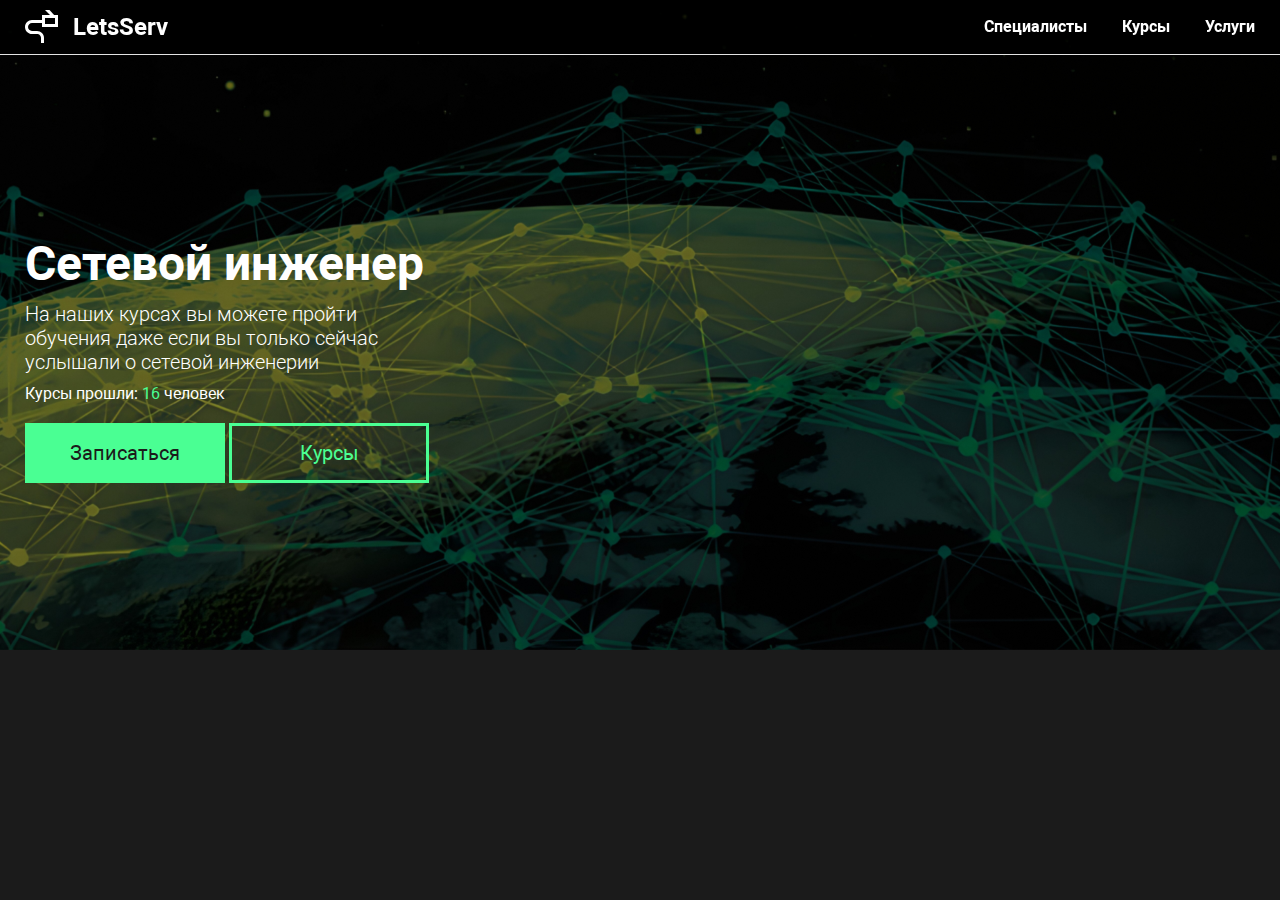
==== index.html @ ec158bb1 "first commit9" ====
<!DOCTYPE html>
<html lang="en">
    <head>
        <meta charset="UTF-8">
        <meta http-equiv="X-UA-Compatible" content="IE=edge">
        <meta name="viewport" content="width=device-width, initial-scale=1.0">

        <link rel="apple-touch-icon" sizes="180x180" href="assets/source/favicon/apple-touch-icon.png">
        <link rel="icon" type="image/png" sizes="32x32" href="assets/source/favicon/favicon-32x32.png">
        <link rel="icon" type="image/png" sizes="16x16" href="assets/source/favicon/favicon-16x16.png">
        <link rel="manifest" href="assets/source/favicon/site.webmanifest">

        <link rel="stylesheet" href="assets/fonts/roboto.css">
        <link rel="stylesheet" href="assets/css/main.css">
        <link rel="stylesheet" href="assets/css/animatic.css">
        <link rel="stylesheet" href="assets/css/forms.css">
        <link rel="stylesheet" href="assets/css/adaptive.css">
        <title>LetsServ</title>
    </head>
    <body id="body">
        <div>
            <header class="header_box" id="header">
                <div class="header_child">
                    <div class="container_logo">
                        <svg onclick="document.querySelector('.main_container').scrollIntoView()" width="33" height="33" viewBox="0 0 33 33" fill="none" xmlns="http://www.w3.org/2000/svg">
                            <g clip-path="url(#clip0_144_5)">
                            <path d="M7 10C5.14348 10 3.36301 10.7375 2.05025 12.0503C0.737498 13.363 1.62302e-07 15.1435 0 17C-1.62302e-07 18.8565 0.737497 20.637 2.05025 21.9497C3.36301 23.2625 5.14348 24 7 24L7 20.989C5.94206 20.989 4.92746 20.5687 4.17938 19.8206C3.43131 19.0725 3.01104 18.0579 3.01104 17C3.01104 15.9421 3.43131 14.9275 4.17938 14.1794C4.92746 13.4313 5.94206 13.011 7 13.011L7 10Z" fill="white"/>
                            <path d="M19 28C19 27.0807 18.8189 26.1705 18.4672 25.3212C18.1154 24.4719 17.5998 23.7003 16.9497 23.0503C16.2997 22.4002 15.5281 21.8846 14.6788 21.5328C13.8295 21.1811 12.9193 21 12 21L12 24.011C12.5238 24.011 13.0425 24.1142 13.5265 24.3147C14.0105 24.5151 14.4502 24.809 14.8206 25.1794C15.191 25.5498 15.4849 25.9895 15.6853 26.4735C15.8858 26.9575 15.989 27.4762 15.989 28H19Z" fill="white"/>
                            <rect x="17" y="5" width="16" height="3" fill="white"/>
                            <rect x="17" y="14" width="16" height="3" fill="white"/>
                            <rect width="3" height="12" transform="matrix(1 0 0 -1 17 17)" fill="white"/>
                            <rect width="3" height="12" transform="matrix(1 0 0 -1 30 17)" fill="white"/>
                            <path d="M27.4854 7.60663L29.6067 5.48531L24.5001 5.79077e-08L20.0001 -1.58493e-08L27.4854 7.60663Z" fill="white"/>
                            <rect x="7" y="10" width="10" height="3" fill="white"/>
                            <rect x="7" y="21" width="5" height="3" fill="white"/>
                            <rect x="16" y="33" width="5" height="3" transform="rotate(-90 16 33)" fill="white"/>
                            </g>
                            <defs>
                            <clipPath id="clip0_144_5">
                            <rect width="33" height="33" fill="white"/>
                            </clipPath>
                            </defs>
                        </svg>                        
                        <p class="nav__header_logo" onclick="document.querySelector('.main_container').scrollIntoView()">LetsServ</p>
                    </div>
                    <div class="container_nav">
                        <ul>
                            <li>
                                <a onclick="document.querySelector('.twoo__text_company').scrollIntoView()">Специалисты</a>
                            </li>
                            <li>
                                <a onclick="document.querySelector('.container_courses').scrollIntoView()">Курсы</a>
                            </li>
                            <li>
                                <a href="page.services.html">Услуги</a>
                            </li>
                        </ul>
                    </div>
                </div>
            </header>
            <div class="container_popap" id="popap">
                <span>Программа курса</span>
                <p class="esc_popap" id="escPopap">X</p>
                <div class="scrol_popap">
                    <div id="myData"></div>
                    <script >
                        fetch('programma.json')
                            .then(function (response) {
                                return response.json();
                            })
                            .then(function (data) {
                                appendData(data);
                            })
                            .catch(function (err) {
                                console.log('error: ' + err);
                            });
                        function appendData(data) {
                            let mainContainer = document.getElementById("myData");
                            for (let i = 0; i < data.length; i++) {
                                let div = document.createElement("pre");
                                div.innerHTML = '\n \n \n' + data[i].NumTopic + '\n \n' + data[i].TextTopic;
                                mainContainer.appendChild(div);
                            }
                        }
                    </script>
                </div>
            </div>
            <main class="main_container" id="mainContent">
                <div class="container__brother_header">
                    <div class="container__control_BH">
                        <div class="container__BH_text">
                            <h1>Сетевой инженер</h1>
                            <p class="about_courses">На наших курсах вы можете пройти обучения даже если вы только сейчас услышали о сетевой инженерии</p>
                            <p class="num_porson">
                                Курсы прошли: <span>16</span>
                                человек
                            </p>
                        </div>
                        <div class="container__BH_btn">
                            <button class="btn_BH one-b" id="oneBtn" onclick="document.querySelector('.container_footer').scrollIntoView()">Записаться</button>
                            <button class="btn_BH twoo-b" id="twooBtn" onclick="document.querySelector('.container_courses').scrollIntoView()">Курсы</button>
                        </div>
                    </div>
                </div>
                <div class="container__none line__info_courses">
                    <p class="container">
                        Ближайший курс (по предварительной регистрации)<span class="data_courses"></span>
                    </p>
                </div>
                <div class="container__none container container_engineer">
                    <div class="container__text_engineer">
                        <h1>
                            Компаниям нужны <span>сетевые инженеры</span>
                        </h1>
                        <p class="one__text_engineer">Без них невозможна цифровизация и автоматизация любой компании.</p>
                        <p class="twoo__text_engineer">Современный сетевой инженер помогает компаниям создавать корпоративные сети. 
                            Он занимается проектированием, настройкой, поддержкой сетевого оборудования 
                            и устраняет неисправности в сети.
                        </p>
                    </div>
                    <img class="img_engineer" src="assets/source/imeges/engineer.png" alt="">
                </div>
                <div class="container__none container container_salary">
                    <h1>
                        Зарплата <span>сетевого инженера</span>
                    </h1>
                    <p>
                        по данным <a target="_blank" href="https://vladimir.hh.ru/search/vacancy?text=Сетевой+инженер&salary=&clusters=true&area=113&ored_clusters=true&enable_snippets=true">hh.ru</a>
                    </p>
                    <div class="info_salary">
                        <div>
                            <p>
                                <span>70 000 – 120 000 ₽</span>
                                <br>Junior-специалист
                            с опытом до 1 года
                        
                            </p>
                        </div>
                        <div>
                            <p>
                                <span>120 000 – 170 000 ₽</span>
                                <br>Middle-специалист
                            с опытом 1–3 года
                        
                            </p>
                        </div>
                        <div>
                            <p>
                                <span>от 170 000 ₽</span>
                                <br>Senior-специалист
                            с опытом более 3 лет
                        
                            </p>
                        </div>
                    </div>
                </div>
                <div class="container__none container about_company">
                    <div class="container__text_company">
                        <h1>
                            Компания <span>Lets Serv</span>
                        </h1>
                        <p class="one__text_company">это сплоченная команда молодых и талантливых профессионалов в области IT технологий.</p>
                        <p class="twoo__text_company">Мы являемся сертифицированными специалистами и точно знаем, 
                            как оказывать услуги и применить наш опыт в вашей организации.
                        </p>
                    </div>
                    <img class="img_company" src="assets/source/imeges/cohesion.png" alt="">
                </div>
                <div class="container__none container_person">
                    <div class="container_cards">
                        <div class="card barracks">
                            <img class="photo_barracks" src="assets/source/imeges/person/Barracks.png" alt="">
                            <p class="name_barracks">Бараков Владислав Юрьевич</p>
                            <div class="info_barracks">
                                <p>
                                    Должность: Руководитель <br>
                                    <br>
                                    - Куратор по Сетевому и системному администрированию <br>
                                    <br>
                                    - Инженер по сетевой безопасности <br>
                                    <br>
                                    - Главный эксперт WorldSkills Russia #39 по Владимирской области <br>
                                    <br>- Высшее техническое образование
                                
                                </p>
                            </div>
                        </div>
                        <div class="card none_border korneev">
                            <img class="photo_korneev" src="assets/source/imeges/person/Korneev.png" alt="">
                            <p class="name_korneev">Корнеев Матвей Олегович</p>
                            <div class="info_korneev">
                                <p>
                                    Должность: Сетевой инженер<br>
                                    <br>
                                    - Специалист по Гипервизорам<br>
                                    <br>
                                    - Специалист по сетевому оборудованию MikroTik/Cisco<br>
                                    <br>- Диагност по ЛВС и ОС
                                
                                </p>
                            </div>
                        </div>
                        <div class="card mazhanov">
                            <img class="photo_mazhanov" src="assets/source/imeges/person/Mazhanov.png" alt="">
                            <p class="name_mazhanov">Мажанов Антон Олегович</p>
                            <div class="info_mazhanov">
                                <p>
                                    Должность: Инженер по ПО<br>
                                    <br>
                                    - Специалист по ОС (Windows Server/Linux)<br>
                                    <br>
                                    - Специалист по сетевому оборудованию MikroTik/Cisco<br>
                                    <br>- Опыт построения ЛВС
                                
                                </p>
                            </div>
                        </div>
                    </div>
                </div>
                <div class="container__none container containe_advantages">
                    <h1>
                        Преимущества нашей <span>команды</span>
                    </h1>
                    <div class="wrapper_advantages">
                        <div class="text_advantages">
                            <span>
                                <svg width="18" height="18" viewBox="0 0 18 18" fill="none" xmlns="http://www.w3.org/2000/svg">
                                    <circle cx="9" cy="9" r="9" fill="#4AFF93"/>
                                </svg>
                            </span>
                            <p>Молодые специалисты с высокими практическими навыками в области сетевого оборудования</p>
                        </div>
                        <div class="text_advantages">
                            <span>
                                <svg width="18" height="18" viewBox="0 0 18 18" fill="none" xmlns="http://www.w3.org/2000/svg">
                                    <circle cx="9" cy="9" r="9" fill="#4AFF93"/>
                                </svg>
                            </span>
                            <p>Бесплатная консультация при условии сотрудничества и обслуживания</p>
                        </div>
                        <div class="text_advantages">
                            <span>
                                <svg width="18" height="18" viewBox="0 0 18 18" fill="none" xmlns="http://www.w3.org/2000/svg">
                                    <circle cx="9" cy="9" r="9" fill="#4AFF93"/>
                                </svg>
                            </span>
                            <p>Большой опыт работы с оборудованием Mikrotik/Cisco/Huawei/TPLink/Dlink/</p>
                        </div>
                        <div class="text_advantages">
                            <span>
                                <svg width="18" height="18" viewBox="0 0 18 18" fill="none" xmlns="http://www.w3.org/2000/svg">
                                    <circle cx="9" cy="9" r="9" fill="#4AFF93"/>
                                </svg>
                            </span>
                            <p>Сертифицированные международные специалисты и призеры чемпионатов по данной области</p>
                        </div>
                        <div class="text_advantages">
                            <span>
                                <svg width="18" height="18" viewBox="0 0 18 18" fill="none" xmlns="http://www.w3.org/2000/svg">
                                    <circle cx="9" cy="9" r="9" fill="#4AFF93"/>
                                </svg>
                            </span>
                            <p>Современный и тонкий подход к облачным технологиям</p>
                        </div>
                    </div>
                </div>
                <div class="container__none main__container_courses">
                    <div class="container_courses">
                        <div class="container container__control_courses">
                            <div class="info_courses">
                                <div>
                                    <h1>Наши <span>курсы</span></h1>
                                    <p>Авторские курсы разработанные под практические цели.</p>
                                    <h4>После каждой пройденой лекции она закрепляется практической работой.</h4>
                                </div>
                                <div class="statistics_courses">
                                    <div class="statistics_box">
                                        <h1>40%</h1>
                                        <p>теории</p>
                                    </div>
                                    <div class="statistics_box">
                                        <h1>60%</h1>
                                        <p>практики</p>
                                    </div>
                                </div>
                            </div>
                            <div class="courses top__courses" id="oneCourses">
                                <div class="_courses">
                                    <p>Авторский углубленный курс по <span>администрированию MikroTik </span>(аналог MTCNA) - 36 ак.часов</p><p style="margin-top: 8px;" class="control__swap_courses" id="oneBtnCourses">></p>
                                </div>
                                <div class="secret__container_courses" id="oneSecretContainerCourses">
                                    <div class="secret_courses">
                                        <span>Требования к курсу</span>
                                        <p>- Опыт работы с сетевым оборудование MikroTik от 6 месяцев </p>
                                        <p>- Наличие знаний не ниже уровня MTCNA</p>
                                    </p></div>
                                    <div class="secret_courses">
                                        <span>Формат проведения</span>
                                        <p>- Очный, на физическом оборудовании MikroTik линейки RouterBoard</p>
                                        <p>- Знание и понимание работы сети LAN и WAN</p>
                                        <p>- Отличное знание модели OSI или TCP/IP</p>
                                        <p>- Навык работы с адресацией IPv4</p>
                                        <p>- Место проведения: г.Владимир Октябрьский пр-кт д.11</p>
                                    </p></div>
                                    <div class="secret_courses">
                                        <span>Программа курса</span>
                                        <p><a style="text-decoration: revert; color: #7f1f9f;" href="##" id="popapBtn">Подробнее о программе</a></p>
                                    </div>
                                    <div class="secret_courses">
                                        <span>О прохождении</span>
                                        <p>- Курс проводится сертифицированным специалистом по MikroTik</p>
                                        <p>- По окончанию курса проводится тестирование по пройденному курсу</p>
                                        <p>- При успешном прохождении тестирования выдаётся Сертификат</p>
                                        <p>- По окончанию курса вы получаете полную копию курса в подарок!</p>
                                    </div>
                                </div>
                            </div>
                            <div class="courses bottom_courses" id="twooCourses">
                                <div class="_courses">
                                    <p>Авторский инженерный курс по <span>маршрутизации на MikroTik </span>(аналог MTCRE) - 48 ак.часов</p><p style="margin-top: 8px;" class="control__swap_courses" id="twooBtnCourses">></p>
                                </div>
                                <div class="secret__container_courses" id="twooSecretContainerCourses">
                                    <div class="secret_courses">
                                        <span>Требования к курсу</span>
                                        <p>- Опыт работы с сетевым оборудование MikroTik от 6 месяцев</p>
                                        <p>- Наличие знаний не ниже уровня MTCNA</p>
                                    </div>
                                    <div class="secret_courses"><span>Формат проведения</span>
                                        <p>- Появится в январе 2023!</p>
                                    </div>
                                    <div class="secret_courses">
                                        <span>Программа курса</span>
                                        <p>- Появится в январе 2023!</p>
                                    </div>
                                    <div class="secret_courses">
                                        <span>О прохождении</span>
                                        <p>- Появится в январе 2023!</p>
                                    </div>
                                </div>
                            </div>
                        </div>
                    </div>
                </div>
                <div class="container__none container container_services">
                    <h1>Услуги от <span>LetsServ</span></h1>
                    <div class="wrapper_services">
                        <div class="text_services">
                            <span>
                                <svg width="18" height="18" viewBox="0 0 18 18" fill="none" xmlns="http://www.w3.org/2000/svg">
                                    <circle cx="9" cy="9" r="9" fill="#4AFF93"/>
                                </svg>
                            </span>
                            <p>Выбор сетевого и вычислительного оборудования под нужды вашей организации за оптимальные денежные средства и его закупка</p>
                        </div>
                        <div class="text_services">
                            <span>
                                <svg width="18" height="18" viewBox="0 0 18 18" fill="none" xmlns="http://www.w3.org/2000/svg">
                                    <circle cx="9" cy="9" r="9" fill="#4AFF93"/>
                                </svg>
                            </span>
                            <p>Выбор сетевого и вычислительного оборудования под нужды вашей организации за оптимальные денежные средства и его закупка</p>
                        </div>
                        <div class="text_services">
                            <span>
                                <svg width="18" height="18" viewBox="0 0 18 18" fill="none" xmlns="http://www.w3.org/2000/svg">
                                    <circle cx="9" cy="9" r="9" fill="#4AFF93"/>
                                </svg>
                            </span>
                            <p>Выбор сетевого и вычислительного оборудования под нужды вашей организации за оптимальные денежные средства и его закупка</p>
                        </div>
                        <div class="text_services">
                            <span>
                                <svg width="18" height="18" viewBox="0 0 18 18" fill="none" xmlns="http://www.w3.org/2000/svg">
                                    <circle cx="9" cy="9" r="9" fill="#4AFF93"/>
                                </svg>
                            </span>
                            <p>Выбор сетевого и вычислительного оборудования под нужды вашей организации за оптимальные денежные средства и его закупка</p>
                        </div>
                        <div class="text_services">
                            <span>
                                <svg width="18" height="18" viewBox="0 0 18 18" fill="none" xmlns="http://www.w3.org/2000/svg">
                                    <circle cx="9" cy="9" r="9" fill="#4AFF93"/>
                                </svg>
                            </span>
                            <p>Выбор сетевого и вычислительного оборудования под нужды вашей организации за оптимальные денежные средства и его закупка</p>
                        </div>
                        <div class="text_services">
                            <span>
                                <svg width="18" height="18" viewBox="0 0 18 18" fill="none" xmlns="http://www.w3.org/2000/svg">
                                    <circle cx="9" cy="9" r="9" fill="#4AFF93"/>
                                </svg>
                            </span>
                            <p>Выбор сетевого и вычислительного оборудования под нужды вашей организации за оптимальные денежные средства и его закупка</p>
                        </div>
                    </div>
                </div>
                <div class="container__none container container_guarantees">
                    <h1>Наши <span>гарантии</span> <img src="assets/source/iso/3700477-certificate-certified-contract-diploma-guarantee-patent-qualification_108739 2.png" alt=""></h1>
                    <p>- Экономия материальных ресурсов, связанных с обслуживанием маршрутизаторов, компьютеров, серверов, оргтехники Вашего предприятия.</p>
                    <p>- Личный системный администратор закреплённый конкретно за вами.</p>
                    <p>- Консультация и решение проблем по месту и удалённо.</p>
                </div>
            </main>
            <footer class="container__none container container_footer" id="footer">
                <h1>Наши <span>контакты</span></h1>
                <div class="s-footer">
                    <div>
                        <p><span>Email:</span>LetsServ@mail.ru</p>
                        <p><span>Tel:</span>+7 (915) 779-28-61</p>
                        <div class="s-svg_footer">
                            <a href="https://vk.com/borokhacker">
                                <svg width="34" height="20" viewBox="0 0 34 20" fill="none" xmlns="http://www.w3.org/2000/svg">
                                    <path d="M32.4832 19.0753C31.3219 19.7927 26.5979 20.0062 25.4546 19.1868C24.8273 18.7377 24.2538 18.1752 23.7088 17.6404C23.3283 17.2661 22.8954 17.0844 22.5682 16.6783C22.3017 16.3456 22.1183 15.9536 21.8366 15.6264C21.3619 15.0758 20.6304 14.6076 20.0513 15.2802C19.1805 16.2913 20.1887 18.279 19.027 19.035C18.6374 19.2887 18.2445 19.3622 17.7578 19.3259L16.6797 19.3744C16.046 19.3866 15.0429 19.3921 14.3228 19.2638C13.5186 19.1211 12.8555 18.6878 12.1294 18.3696C10.7499 17.7664 9.43517 16.9443 8.43522 15.8054C5.71385 12.7042 2.05825 8.4386 0.638284 4.53923C0.34556 3.73797 -0.42508 2.15221 0.30604 1.4647C1.30047 0.75226 6.18304 0.550584 6.94403 1.65323C7.25375 2.10054 7.4486 2.75723 7.66733 3.26437C7.93938 3.89704 8.08735 4.49391 8.51288 5.05407C8.8897 5.55124 9.16818 6.05067 9.45998 6.59587C9.78763 7.20724 10.0964 7.79369 10.4949 8.35702C10.7651 8.73998 11.4796 9.50091 11.9309 9.55801C13.0329 9.69714 12.9639 7.05587 12.8821 6.41051C12.804 5.78917 12.7833 5.13021 12.804 4.4998C12.8219 3.9623 12.8711 3.205 12.5481 2.76584C12.0219 2.04978 10.8501 2.58592 10.7582 1.62377C10.9521 1.35049 10.9107 1.10803 12.2039 0.688359C13.2217 0.357973 13.8793 0.368396 14.5507 0.421421C15.9201 0.529737 17.3718 0.164002 18.693 0.601797C19.9548 1.02101 19.76 2.78986 19.7177 3.85036C19.6612 5.29835 19.7214 6.71098 19.7177 8.17982C19.7159 8.8492 19.6892 9.49955 20.5155 9.44562C21.2912 9.3944 21.3698 8.75131 21.7397 8.22015C22.2548 7.48007 22.7268 6.73002 23.2511 5.9922C23.9574 4.99561 24.1702 3.87574 24.8351 2.85467C25.0731 2.48894 25.2776 1.69084 25.6439 1.40215C25.9215 1.18416 26.4481 1.27752 26.7835 1.27752H27.5813C28.1925 1.28477 28.8156 1.29339 29.4429 1.31514C30.3468 1.34596 31.3591 1.15244 32.2557 1.27707C36.1231 1.81548 27.3947 9.9745 27.8487 11.4302C28.1631 12.4354 30.1538 13.5616 30.8725 14.3855C31.8306 15.4814 34.7675 17.6654 32.4832 19.0753Z" fill="white"/>
                                </svg>
                            </a>
                            <a href="https://wa.me/79157792861?text=">
                                <svg style="margin-top: -2px;" width="28" height="28" viewBox="0 0 28 28" fill="none" xmlns="http://www.w3.org/2000/svg">
                                    <path d="M27.0323 13.0762C26.9995 16.6672 26.1081 19.4766 24.2542 21.9178C22.2635 24.5402 19.6713 26.2055 16.4995 26.8795C14.0495 27.3949 11.6651 27.1684 9.32447 26.2904C8.80494 26.0922 8.29634 25.86 7.80962 25.5824C7.66197 25.4975 7.53619 25.4861 7.37212 25.5428C5.15728 26.2848 2.93697 27.0211 0.716655 27.7518C0.618218 27.7857 0.486968 27.882 0.410405 27.8084C0.322905 27.7178 0.43228 27.5818 0.465093 27.4742C0.908062 26.1092 1.35103 24.7385 1.79947 23.3734C2.07291 22.5408 2.33541 21.7139 2.61978 20.8869C2.69634 20.6717 2.669 20.5074 2.55416 20.3092C1.99087 19.3123 1.57525 18.2475 1.27994 17.1316C0.727593 15.0359 0.667437 12.9176 1.09947 10.7992C1.56978 8.48828 2.55416 6.42656 4.069 4.64805C5.90103 2.4957 8.15962 1.07402 10.8448 0.388672C12.5565 -0.0474605 14.2846 -0.115429 16.0237 0.179102C18.2987 0.564258 20.3495 1.49883 22.1377 3.00547C23.9971 4.57441 25.3534 6.52285 26.2065 8.86211C26.6768 10.1252 27.0487 12.1926 27.0323 13.0762ZM3.74634 24.3873C5.10259 23.9342 6.39869 23.5037 7.68384 23.0676C7.85337 23.0109 7.99009 23.0223 8.13775 23.1242C8.62994 23.4641 9.16041 23.7359 9.70728 23.9738C11.4846 24.7555 13.3331 25.0387 15.2417 24.7838C17.5823 24.4723 19.6385 23.498 21.3667 21.8045C23.5432 19.6691 24.7081 17.0523 24.812 13.9598C24.9104 10.9295 23.9698 8.26738 22.0065 6.00742C20.1417 3.86074 17.801 2.63731 15.0393 2.33145C12.6385 2.06523 10.3909 2.60332 8.31275 3.89473C6.53541 5.00488 5.17369 6.51719 4.22759 8.42598C3.18306 10.5273 2.82759 12.759 3.12837 15.0982C3.35259 16.8654 3.96509 18.491 4.94947 19.9523C5.05884 20.1166 5.09166 20.2525 5.02603 20.4451C4.82369 21.0229 4.64322 21.6063 4.45181 22.184C4.22212 22.8977 3.99791 23.6113 3.74634 24.3873Z" fill="white"/>
                                    <path d="M7.3776 10.4084C7.40494 9.06036 7.86432 8.05782 8.73385 7.25919C9.01276 6.99864 9.35729 6.88536 9.74557 6.942C9.90963 6.96466 10.0737 6.98165 10.2378 6.97032C10.544 6.95333 10.7518 7.10626 10.8557 7.3838C11.2221 8.36934 11.5776 9.35489 11.9331 10.3461C12.0534 10.6859 11.8456 10.9522 11.6706 11.1957C11.4682 11.4846 11.2221 11.7395 10.9815 11.9943C10.7354 12.2549 10.7026 12.4022 10.8721 12.7193C11.862 14.5828 13.251 16.0158 15.1378 16.8994C15.2034 16.9277 15.269 16.9674 15.3346 17.0014C15.5862 17.1203 15.8104 17.092 16.0018 16.8654C16.3518 16.4406 16.7346 16.0498 17.0573 15.6024C17.2706 15.3078 17.4182 15.2568 17.7409 15.4041C18.7034 15.8346 19.6057 16.3783 20.5245 16.9051C20.694 17.0014 20.7542 17.1486 20.7487 17.3525C20.6995 19.0234 19.7753 19.8957 18.151 20.2809C17.3635 20.4678 16.6362 20.2639 15.9143 19.992C14.3995 19.4256 12.9393 18.7572 11.7143 17.6357C10.7409 16.7408 9.88229 15.744 9.15494 14.6281C8.59713 13.7672 8.01744 12.9233 7.69479 11.9207C7.50885 11.3883 7.37213 10.8445 7.3776 10.4084Z" fill="white"/>
                                </svg>  
                            </a>                      
                        </div>
                    </div>
                    <form id="form469870440" name='form469870440' role="form" action="mail.php" method="post" data-formactiontype="2" data-inputbox=".t-input-group" class="t-form js-form-proccess t-form_inputs-total_3 t-form_bbonly " data-success-callback="t718_onSuccess" style="width: 350px;">
                        <input type="hidden" name="formservices[]" value="a1f70d7427d5981420e4e065a7d87f1b" class="js-formaction-services">
                        <div class="js-successbox t-form__successbox t-text t-text_md" style="display:none;"></div>
                        <div class="t-form__inputsbox">
                            <div class="t-input-group t-input-group_em" data-input-lid="1496238230199">
                                <div class="t-input-block">
                                    <input id="email" type="text" autocomplete="email" name="MAIL" class="t-input js-tilda-rule t-input_bbonly" value="" placeholder="Ваш e-mail" data-tilda-rule="email" style="color:#fff; border:2px solid #999999; background-color:#ffffff; ">
                                    <div id="result" class="t-input-error"><h1>asd</h1></div>
                                </div>
                            </div>
                            <div class="t-input-group t-input-group_nm" data-input-lid="1496238250184">
                                <div class="t-input-block">
                                    <input id="name" type="text" autocomplete="name" name="NAME" class="t-input js-tilda-rule t-input_bbonly" value="" placeholder="Ваше имя" data-tilda-rule="name" style="color:#fff; border:2px solid #999999; background-color:#ffffff; ">
                                    <div class="t-input-error"></div>
                                </div>
                            </div>
                            <div class="t-input-group t-input-group_ta" data-input-lid="1496238259342">
                                <div class="t-input-block">
                                    <textarea id="textInfo" name="MESSAGE" class="t-input js-tilda-rule t-input_bbonly" placeholder="Ваше сообщение" style="color:#fff; border:2px solid #999999; background-color:#ffffff; height:102px" rows="3"></textarea>
                                    <div class="t-input-error"></div>
                                </div>
                            </div>
                            <div class="t-form__submit" style="margin-top: 25px;">
                                <button id="btnForm" type="submit" class="t-submit" style="color:#1a1a1a;background-color:#4AFF93;border-radius:10px; -moz-border-radius:30px; -webkit-border-radius:30px;">Отправить</button>
                            </div>
                        </div>
                    </form>
                </div>
            </footer>
        </div>
    </body>
    <script src="assets/js/main.js"></script>
    <script src="assets/js/forms.js"></script>
</html>
---- assets/fonts/roboto.css ----
@font-face {
    font-family: 'Roboto';
    src: local('Roboto Thin'), local('Roboto-Thin'), url('Robotothin.woff2') format('woff2'), url('Robotothin.woff') format('woff'), url('Robotothin.ttf') format('truetype');
    font-weight: 100;
    font-style: normal;
}
@font-face {
    font-family: 'Roboto';
    src: local('Roboto Thin Italic'), local('Roboto-ThinItalic'), url('Robotothinitalic.woff2') format('woff2'), url('Robotothinitalic.woff') format('woff'), url('Robotothinitalic.ttf') format('truetype');
    font-weight: 100;
    font-style: italic;
}
@font-face {
    font-family: 'Roboto';
    src: local('Roboto Light'), local('Roboto-Light'), url('Robotolight.woff2') format('woff2'), url('Robotolight.woff') format('woff'), url('Robotolight.ttf') format('truetype');
    font-weight: 300;
    font-style: normal;
}
@font-face {
    font-family: 'Roboto';
    src: local('Roboto Light Italic'), local('Roboto-LightItalic'), url('Robotolightitalic.woff2') format('woff2'), url('Robotolightitalic.woff') format('woff'), url('Robotolightitalic.ttf') format('truetype');
    font-weight: 300;
    font-style: italic;
}
@font-face {
    font-family: 'Roboto';
    src: local('Roboto'), local('Roboto-Regular'), url('Roboto.woff2') format('woff2'), url('Roboto.woff') format('woff'), url('Roboto.ttf') format('truetype');
    font-weight: 400;
    font-style: normal;
}
@font-face {
    font-family: 'Roboto';
    src: local('Roboto Italic'), local('Roboto-Italic'), url('Robotoitalic.woff2') format('woff2'), url('Robotoitalic.woff') format('woff'), url('Robotoitalic.ttf') format('truetype');
    font-weight: 400;
    font-style: italic;
}
@font-face {
    font-family: 'Roboto';
    src: local('Roboto Medium'), local('Roboto-Medium'), url('Robotomedium.woff2') format('woff2'), url('Robotomedium.woff') format('woff'), url('Robotomedium.ttf') format('truetype');
    font-weight: 500;
    font-style: normal;
}
@font-face {
    font-family: 'Roboto';
    src: local('Roboto Medium Italic'), local('Roboto-MediumItalic'), url('Robotomediumitalic.woff2') format('woff2'), url('Robotomediumitalic.woff') format('woff'), url('Robotomediumitalic.ttf') format('truetype');
    font-weight: 500;
    font-style: italic;
}
@font-face {
    font-family: 'Roboto';
    src: local('Roboto Bold'), local('Roboto-Bold'), url('Robotobold.woff2') format('woff2'), url('Robotobold.woff') format('woff'), url('Robotobold.ttf') format('truetype');
    font-weight: 700;
    font-style: normal;
}
@font-face {
    font-family: 'Roboto';
    src: local('Roboto Bold Italic'), local('Roboto-BoldItalic'), url('Robotobolditalic.woff2') format('woff2'), url('Robotobolditalic.woff') format('woff'), url('Robotobolditalic.ttf') format('truetype');
    font-weight: 700;
    font-style: italic;
}
@font-face {
    font-family: 'Roboto';
    src: local('Roboto Black'), local('Roboto-Black'), url('Robotoblack.woff2') format('woff2'), url('Robotoblack.woff') format('woff'), url('Robotoblack.ttf') format('truetype');
    font-weight: 900;
    font-style: normal;
}
@font-face {
    font-family: 'Roboto';
    src: local('Roboto Black Italic'), local('Roboto-BlackItalic'), url('Robotoblackitalic.woff2') format('woff2'), url('Robotoblackitalic.woff') format('woff'), url('Robotoblackitalic.ttf') format('truetype');
    font-weight: 900;
    font-style: italic;
}
---- assets/css/main.css ----
:root 
{
    --color-span: #4AFF93;
    --color-text: #4AFF93;
    --bg-button: #4AFF93;
    --color-default: #FFFFFF;
    --bg-site: #1B1B1B;
    --bg-g-site: #2b2b2b;
    --color-border: #E3E3E3;
    --bg-header: rgba(0, 0, 0, 0.8);
    --border-person: #8B8B8B;
}

/*//////////////////////////////////////*/

*
{
    padding: 0;
    margin: 0;
    font-family: 'Roboto', sans-serif;
    box-sizing: border-box;
}

html {scroll-behavior: smooth;}

h1, h2, h3, h4, h5, h6 { color: var(--color-default); }

p { color: var(--color-default); }

a { text-decoration: none; color: var(--color-default); }

span { color: var(--color-span); }

body
{
    background: url(../source/imeges/bg.st/bg.st.png) no-repeat center center;
    background: #1B1B1B;
    height: 100%;
    overflow-x: hidden;
    animation: bodyAnimatic 0.5s;
}

/*//////////////////////////////////////*/

.header_box
{
    min-width: 300px;
    max-width: 1920px;
    width: 100%;
    height: 55px;
    background: var(--bg-header);
    border-bottom: 1px solid var(--color-border);
    position: fixed;
    left: 50%;
    transform: translate(-50%);
    z-index: 100;
}

.header_child
{
    display: flex;
    min-width: 300px;
    max-width: 1400px;
    width: 100%;
    margin: 0 auto;
    justify-content: space-between;
}

.container_logo
{
    display: flex;
    margin-top: 10px;
    margin-left: 25px;
}

.container_logo > p 
{
    font-weight: bold;
    font-size: 24px;
    margin-top: 3px;
    margin-left: 15px;
    cursor: pointer;
}

.container_logo > a
{
    font-weight: bold;
    font-size: 24px;
    margin-top: 3px;
    margin-left: 15px;
}

.container_nav > ul 
{
    display: flex;
    list-style: none;
    margin-top: 17px;
    margin-right: 25px;
}

.container_nav > ul > li
{
    margin-left: 35px;
}

.container_nav > ul > li > a
{
    font-weight: bold;
    font-size: 16px;
    transition: 0.3s;
    cursor: pointer;
}

/*//////////////////////////////////////*/

.container__brother_header
{
    position: relative;
    z-index: 1;
    min-width: 320px;
    max-width: 13500px;
    width: 100%;
    height: 650px;
    padding-left: 25px;
    background: url(../source/imeges/bg_header.png) no-repeat center center;
}

.container__control_BH
{
    padding-top: 235px;
    min-width: 200px;
    max-width: 1400px;
    width: 100%;
    margin: 0 auto;
}

.container__BH_text > h1
{
    font-weight: bold;
    font-size: 48px;
    min-width: 100px;
    max-width: 410px;
    width: 100%;
}

.container__BH_text > p
{
    margin-top: 10px;
    min-width: 100px;
    max-width: 410px;
    width: 100%;
}
.about_courses
{
    font-weight: 300;
    font-size: 20px;
}
 .num_porson
{
    font-weight: 400;
    font-size: 16px;
}

.container__BH_btn > button
{
    margin-top: 20px;
    width: 200px;
    height: 60px;
    font-size: 20px;
    font-weight: 400;
    cursor: pointer;
}

.one-b 
{
    background: var(--bg-button);
    border: none;
    color: var(--bg-site);
    transition: 0.4s;
}

.twoo-b
{
    border: 3px solid var(--bg-button);
    background: none;
    color: var(--color-text);
    transition: 0.4s;
}

.twoo__animatic
{
    border: 3px solid var(--bg-button);
    background: none;
    color: var(--color-text);
    transition: 0.4s;
}

.line__info_courses
{
    min-width: 320px;
    max-width: 1920px;
    width: 100%;
    margin: 0 auto;
    height: 45px;
    background: var(--bg-button);
}

.line__info_courses > p 
{
    color: var(--bg-site);
    font-size: 20px;
    font-weight: 400;
    padding-top: 10px;
    width: 1440px;
    margin: 0 auto;
}  

.line__info_courses > p > .data_courses
{
    font-weight: 500;
    color: var(--bg-site);
}

/*//////////////////////////////////////*/

.container
{
    min-width: 320px;
    max-width: 1400px;
    width: 100%;
}

/*//////////////////////////////////////*/

.container_engineer
{
    display: flex;
    margin: 0 auto;
    margin-top: 120px;
}

.container_engineer::after
{
    position: absolute;
    left: 50%;
    transform: translate(-50%);
    margin-top: 450px;
    content: '';
    width: 1728px;
    height: 2px;
    background: linear-gradient(90deg, rgba(255, 255, 255, 0) 0.01%, #FFFFFF 49.48%, rgba(255, 255, 255, 0) 100%);
}

.container__text_engineer > h1
{
    font-size: 48px;
    font-weight: 400;
    width: 435px;
}

.container__text_engineer > p
{
    font-size: 20px;
    font-weight: 300;
    width: 435px;
    margin-top: 15px;
}

.img_engineer
{
    margin-left: 415px;
    margin-top: -20px;
}

/*//////////////////////////////////////*/

.container_salary
{
    margin: 0 auto;
    margin-top: 160px;
}

.container_salary::after
{
    position: absolute;
    left: 50%;
    transform: translate(-50%);
    margin-top: 70px;
    content: '';
    width: 1728px;
    height: 2px;
    background: linear-gradient(90deg, rgba(255, 255, 255, 0) 0.01%, #FFFFFF 49.48%, rgba(255, 255, 255, 0) 100%);
}

.container_salary > h1
{
    font-size: 48px;
    font-weight: 400;
    width: 660px;
}

.container_salary > p
{
    font-size: 20px;
    font-weight: 300;
    width: 660px;
}

.container_salary > p > a
{
    text-decoration: revert;
    color: var(--color-text);
}

.info_salary
{
    display: flex;
}

.info_salary > div
{
    margin-left: 120px;
    margin-top: 55px;
}

.info_salary > div > p
{
    font-size: 20px;
    font-weight: 400;
    width: 250px;
}

.info_salary > div > p > span 
{
    font-weight: 600;
}

/*//////////////////////////////////////*/

.about_company
{
    display: flex;
    margin: 0 auto;
    margin-top: 180px;
}

.container__text_company > h1
{
    font-size: 48px;
    font-weight: 400px;
}

.container__text_company > p
{
    font-size: 20px;
    font-weight: 300px;
    width: 450px;
    margin-top: 15px;
}

.img_company
{
    margin-left: 420px;
    margin-top: -35px;
}

/*//////////////////////////////////////*/

.container_person
{
    display: flex;
    justify-content: center;
    margin: 0 auto;
    margin-top: 75px;
}

.container_person::after
{
    position: absolute;
    left: 50%;
    transform: translate(-50%);
    margin-top: -15px;
    content: '';
    width: 1728px;
    height: 2px;
    background: linear-gradient(90deg, rgba(255, 255, 255, 0) 0.01%, #FFFFFF 49.48%, rgba(255, 255, 255, 0) 100%);
}

.container_person::before
{
    position: absolute;
    left: 50%;
    transform: translate(-50%);
    margin-top: 395px;
    content: '';
    width: 1728px;
    height: 2px;
    background: linear-gradient(90deg, rgba(255, 255, 255, 0) 0.01%, #FFFFFF 49.48%, rgba(255, 255, 255, 0) 100%);
}

.container_cards
{
    display: flex;
} 

.container_cards > .card
{
    width: 350px;
    height: 380px;
    border-width: 0px 2px;
    border-style: solid;
    border-color: var(--border-person);
    justify-content: center;
    text-align: center;
    cursor: pointer;
}

.container_cards > .none_border
{
    border: none;
}

.card > img
{
    margin-top: 55px;
    transition: 0.3s;
}

.card > p 
{
    width: 200px;
    margin: 0 auto;
    margin-top: 55px;
    font-size: 20px;
    font-weight: 300;
    transition: 0.3s;
}

.info_barracks{ display: none;}

/*//////////////////////////////////////*/

.info_korneev{ display: none;}

/*//////////////////////////////////////*/

.info_mazhanov{ display: none;}

/*//////////////////////////////////////*/

.containe_advantages
{
    margin: 0 auto;
    margin-top: 100px;
}

.containe_advantages > h1
{
    font-size: 48px;
    font-weight: 400;
}

.wrapper_advantages
{
    display: grid;
    grid-template-columns: 1fr 1fr;
}

.text_advantages
{
    display: flex;
    margin-top: 40px;
}

.text_advantages > p 
{
    font-size: 20px;
    font-weight: 300;
    width: 650px;
    margin-left: 15px;
}

/*//////////////////////////////////////*/

.main__container_courses
{
    display: flex;
    margin: 0 auto;
    width: 1920px;
}

.container_courses
{
    display: inline-block;
    width: 100%;
    min-height: 650px;
    max-height: 13500px;
    height: 100%;
    background: #000;
    overflow: hidden;
    margin-top: 100px;
}

.container__control_courses
{
    margin-left: 260px;
}

.info_courses
{
    display: flex;
}

.info_courses > div > h1
{
    font-size: 48px;
    font-weight: 400;
    margin-top: 100px;
}

.info_courses > div > p
{
    font-size: 32px;
    font-weight: 400;
    margin-top: 35px;
}

.info_courses > div > h4
{
    font-size: 24px;
    font-weight: 300;
}

.statistics_courses
{
    display: flex;
    margin-top: 100px;
    margin-left: 90px;
}

.statistics_box
{
    width: 180px;
    height: 100px;
    border: 2px solid var(--bg-button);
    border-radius: 18px;
    text-align: center;
    margin-left: 15px;
}
.statistics_box > h1
{
    margin-top: 17px;
}

.top__courses
{
    border-top: 1px solid var(--border-person);
    margin-top: 35px;
}

.courses
{
    overflow: hidden;
    border-bottom: 1px solid var(--border-person);
    height: 50px;
}

.courses_active
{
    display: inline-block;
    overflow-y: hidden;
    min-height: 250px;
    max-height: 5000px;
    height: 100%;
}

._courses
{
    display: flex;
    overflow: hidden;
    justify-content: space-between;
}

.container_courses ._courses > p
{
    margin-top: 15px;
}

.control__swap_courses
{
    width: 50px;
    height: 50px;
    cursor: pointer;
    text-align: center;
    font-size: 24px;
    font-weight: 500;
    transition: 0.3s;
}

.secret__container_courses
{
    display: flex;
    justify-content: space-between;
    margin: 0 100px 0 100px;
    opacity: 0;
}

.secret__container_courses-active
{
    opacity: 1;
    transition: 0.6s;
}

.secret_courses
{
    margin: 30px 20px 50px 20px;
    width: 258px;
}

.secret_courses > span
{
    font-weight: 500;
}

.secret_courses > p
{
    font-weight: 400;
    margin-top: 20px;
}

.bottom_courses
{
    margin-bottom: 50px;
}

.btn__courses_active
{
    transform: rotate(90deg);
    transition: 0.6s;
}

/*//////////////////////////////////////*/

.container_services
{
    margin: 0 auto;
    margin-top: 170px;
}

.container_services::after
{
    position: absolute;
    left: 50%;
    transform: translate(-50%);
    margin-top: 100px;
    content: '';
    width: 1728px;
    height: 2px;
    background: linear-gradient(90deg, rgba(255, 255, 255, 0) 0.01%, #FFFFFF 49.48%, rgba(255, 255, 255, 0) 100%);
}

.containe_services > h1
{
    font-size: 48px;
    font-weight: 400;
}

.wrapper_services
{
    display: grid;
    grid-template-columns: 1fr 1fr;
}

.text_services
{
    display: flex;
    margin-top: 40px;
}

.text_services > p 
{
    font-size: 20px;
    font-weight: 300;
    width: 650px;
    margin-left: 15px;
}

.container_guarantees
{
    margin: 0 auto;
    margin-top: 170px;
}

.container_guarantees::after
{
    position: absolute;
    left: 50%;
    transform: translate(-50%);
    margin-top: 100px;
    content: '';
    width: 1728px;
    height: 2px;
    background: linear-gradient(90deg, rgba(255, 255, 255, 0) 0.01%, #FFFFFF 49.48%, rgba(255, 255, 255, 0) 100%);
}

.container_guarantees > h1 
{
    font-size: 48px;
    font-weight: 400;
}
.container_guarantees > h1 > img
{
    position: absolute;
    margin-top: 5px;
    margin-left: 20px;
}

.container_guarantees > p 
{
    font-size: 20px;
    font-weight: 300;
    margin-top: 20px;
    width: 750px;
}

/*/////////////////////////*/

.container_popap
{
    position: fixed;
    left: 50%;
    transform: translate(-50%);
    margin-top: 55px;
    min-width: 320px;
    max-width: 700px;
    background: #101010;
    box-shadow: 0 4px 15px 1px #e3e3e349;
    width: 100%;
    z-index: 10;
    height: 800px;
    display: none;
    border-radius: 0 0 8px 8px;
}

.scrol_popap
{
    display: grid;
    margin: 0 auto;
    overflow-y: scroll;
    margin-top: 80px;
    height: 0px;
    min-width: 290px;
    max-width: 550px;
    width: 100%;
    padding-bottom: 50px;
    animation: scrol_popup 1s;
    animation-fill-mode: forwards;
}

/*//////////////////////////////////////*/

.scrol_popap::-webkit-scrollbar 
{
    width: 10px;      
    background: #2b2b2b7d; 
    border-radius: 2vw;
}
.scrol_popap::-webkit-scrollbar-track 
{
    background: none; 
}
.scrol_popap::-webkit-scrollbar-thumb 
{
    background-clip: padding-box;
    background-color: #2b2b2b7d; 
    border: 0.01vw solid #fff;
    border-radius: 2vw;
}  
.scrol_popap::-webkit-scrollbar-corner 
{
    background-color: none;
}

/*//////////////////////////////////////*/

.container_popap-active
{
    display: block;
    animation: popup 0.8s;
    animation-fill-mode: forwards;
}
.container_popap > span
{
    position: absolute;
    left: 0;
    width: 300px;
    height: 50px;
    font-size: 24px;
    font-weight: 600;
    cursor: pointer;
    margin-top: 25px;
    margin-left: 75px;
}

.container_popap > .esc_popap
{
    position: absolute;
    right: 0;
    width: 50px;
    height: 50px;
    font-size: 24px;
    font-weight: 600;
    cursor: pointer;
    margin-top: 25px;
    margin-right: 35px;
}

/*//////////////////////////////////////*/

header{ transition: 0.3s; margin: 0 auto;}
main
{ 
    transition: 0.3s;  
    min-width: 320px;
    max-width: 1920px;
    width: 100%;
    margin: 0 auto;
}
footer{ transition: 0.3s; margin: 0 auto;}

.op_site
{
    opacity: 0.3;
    transition: 0.3s;
}

#myData
{
    min-width: 290px;
    max-width: 500px;
    width: 100%;
    margin-left: 10px;
}

#myData > pre 
{
    color: #E3E3E3;
    white-space: pre-wrap;
    word-wrap: break-word;
    text-align: justify;
}

/*//////////////////////////////////////*/

.container_footer
{
    margin-top: 150px;
}

.container_footer > h1
{
    font-size: 48px; 
    font-weight: 400;
}

.s-footer
{
    display: flex; 
    margin-top: 50px;
}

.s-footer > div > p 
{
    font-size: 24px; 
    font-weight: 300;
    margin-top: 10px;
    margin-left: 25px;
}

.s-svg_footer
{
    display: flex;
}

.s-svg_footer
{
    margin-top: 25px;
}

.s-svg_footer > a > svg 
{
    margin-left: 25px;
}

.s-footer > form
{
    margin-left: 620px;
    padding-bottom: 50px;
}

.__page_services-a::after
{
    position: absolute;
    left: 50%;
    transform: translate(-50%);
    margin-top: 50px;
    content: '';
    width: 1728px;
    height: 2px;
    background: linear-gradient(90deg, rgba(255, 255, 255, 0) 0.01%, #FFFFFF 49.48%, rgba(255, 255, 255, 0) 100%);
}

.footer_servicse::after
{
    position: absolute;
    left: 50%;
    transform: translate(-50%);
    margin-top: -535px;
    content: '';
    width: 1728px;
    height: 2px;
    background: linear-gradient(90deg, rgba(255, 255, 255, 0) 0.01%, #FFFFFF 49.48%, rgba(255, 255, 255, 0) 100%);
}

.container__none
{
    display: none;
}
---- assets/css/animatic.css ----
@keyframes bodyAnimatic 
{
    0% {
        opacity: 0;
    } 100% {
        opacity: 1;
    }
}

.container_nav > ul > li > a:hover
{
    color: var(--color-text);
    transition: 0.3s;
}

.one-b:hover
{
    border: 3px solid var(--bg-button);
    background: none;
    color: var(--color-text);
    transition: 0.4s;
}

.one-b:hover + .twoo-b
{
    background: var(--bg-button);
    border: none;
    color: var(--bg-site);
    transition: 0.4s;
}

.twoo-b:hover
{
    background: var(--bg-button);
    border: none;
    color: var(--bg-site);
    transition: 0.4s;
}

.twoo-b:hover ~ .one-b
{
    border: 3px solid var(--bg-button);
    background: none;
    color: var(--color-text);
    transition: 0.4s;
}

.barracks:hover  .info_barracks
{
    display: block;
    margin-top: -270px;
    text-align: left;
    margin-left: 35px;
    width: 280px;
}

.barracks:hover > .name_barracks
{
    color: #1B1B1B;
    transition: 0.3s;
}

.barracks:hover > .photo_barracks
{
    opacity: 0;
    transition: 0.3s;
}  

.korneev:hover  .info_korneev
{
    display: block;
    margin-top: -270px;
    text-align: left;
    margin-left: 35px;
    width: 280px;
}

.korneev:hover > .name_korneev
{
    color: #1B1B1B;
    transition: 0.3s;
}

.korneev:hover > .photo_korneev
{
    opacity: 0;
    transition: 0.3s;
}

.mazhanov:hover  .info_mazhanov
{
    display: block;
    margin-top: -270px;
    text-align: left;
    margin-left: 35px;
    width: 280px;
}

.mazhanov:hover > .name_mazhanov
{
    color: #1B1B1B;
    transition: 0.3s;
}

.mazhanov:hover > .photo_mazhanov
{
    opacity: 0;
    transition: 0.3s;
}

@keyframes popup {
    0%{
        height: 0;
    } 100% {
        height: 700px;
    }
}

@keyframes scrol_popup {
    0%{
        height: 0;
    } 100% {
        height: 550px;
    }
}
---- assets/css/forms.css ----
.t-submit 
{
    text-align: center;
    height: 60px;
    border: 0 none;
    font-size: 16px;
    padding-left: 60px;
    padding-right: 60px;
    -webkit-appearance: none;
    font-weight: 700;
    white-space: nowrap;
    background-image: none;
    cursor: pointer;
    margin: 0;
    -webkit-box-sizing: border-box;
    -moz-box-sizing: border-box;
    box-sizing: border-box;
    outline: 0;
    background: 0 0;
}

.t-submit_sending 
{
    opacity: .5
}

@media screen and (max-width: 640px) 
{
    .t-submit 
    {
        white-space:normal;
        padding-left: 30px;
        padding-right: 30px;
    }
}

.t-input 
{
    margin: 0;
    font-size: 100%;
    height: 60px;
    padding: 0 20px;
    font-size: 16px;
    line-height: 1.33;
    width: 100%;
    border: 0 none;
    -webkit-box-sizing: border-box;
    -moz-box-sizing: border-box;
    box-sizing: border-box;
    outline: 0;
    -webkit-appearance: none;
    border-radius: 0;
}

.t-input::-moz-focus-inner 
{
    padding: 0;
    border: 0;
}

.t-input_bbonly 
{
    outline: 0;
    padding-left: 0!important;
    padding-right: 0!important;
    border-top: 0!important;
    border-right: 0!important;
    border-left: 0!important;
    background-color: transparent!important;
    border-radius: 0!important;
    border-bottom: 1px solid;
}

.t-input_pvis 
{
    padding: 26px 20px 10px 20px;
}

.tn-atom__form .t-input_pvis 
{
    padding: 26px 20px 10px 20px!important;
}

.t-input__vis-ph 
{
    font-size: 16px;
    line-height: 1;
    opacity: .5;
    position: absolute;
    left: 20px;
    top: 22px;
    height: 16px;
    -webkit-transform: translateZ(0);
    transform: translateZ(0);
    -webkit-transition: transform .2s linear;
    transition: transform .2s linear;
    -webkit-transform-origin: left;
    transform-origin: left;
    pointer-events: none;
    white-space: nowrap;
    width: 100%;
    width: calc(100% - 40px);
    text-overflow: ellipsis;
    overflow: hidden;
}

.t-input:focus~.t-input__vis-ph,.t-input_has-content+.t-input__vis-ph 
{
    -webkit-transform: translateY(-100%) scale(.7);
    transform: translateY(-100%) scale(.7);
    text-overflow: inherit;
    width: auto;
}

.t-input:invalid 
{
    box-shadow: none;
}

.t-input-group_cb div[data-customstyle=yes] 
{
    display: inline;
    vertical-align: middle;
}

.t-form_bbonly .t-input__vis-ph 
{
    left: 0!important;
}

.t-form_bbonly .js-error-control-box .t-input__vis-ph 
{
    left: 10px!important;
}

.t-input-group_ta textarea.t-input 
{
    resize: vertical;
    padding-top: 15px;
}

.t-select 
{
    width: 100%;
    box-sizing: border-box;
    cursor: pointer;
    height: 60px;
    padding: 0 45px 0 20px;
    font-size: 16px;
    line-height: 1.33;
    outline: 0;
    border: 0;
    border-radius: 0;
    background: 0 0;
    -webkit-appearance: none;
    appearance: none;
    -moz-appearance: none;
}

.t-select_bbonly 
{
    outline: 0;
    padding-left: 0!important;
    padding-right: 0!important;
    border-top: 0!important;
    border-right: 0!important;
    border-left: 0!important;
    background-color: transparent!important;
    border-radius: 0!important;
}

.t-select_bbonly option 
{
    color: #000;
    background-color: #fff;
}

.t-select__wrapper 
{
    position: relative;
}

.t-select__wrapper:after 
{
    content: ' ';
    width: 0;
    height: 0;
    border-style: solid;
    border-width: 6px 5px 0 5px;
    border-color: #000 transparent transparent transparent;
    position: absolute;
    right: 20px;
    top: 0;
    bottom: 0;
    margin: auto;
    pointer-events: none;
}

.t-select::-ms-expand 
{
    width: 0;
    height: 0;
    opacity: 0;
}

.t-select__wrapper_bbonly::after 
{
    right: 0!important;
}

.t-checkbox__control 
{
    display: block;
    position: relative;
    cursor: pointer;
}

.t-checkbox__control .t-checkbox 
{
    position: absolute;
    z-index: -1;
    opacity: 0;
}

.t-checkbox__indicator 
{
    position: relative;
    display: inline-block;
    vertical-align: middle;
    height: 20px;
    width: 20px;
    border: 2px solid #000;
    box-sizing: border-box;
    margin-right: 10px;
    -webkit-transition: all .2s;
    transition: all .2s;
    opacity: .6;
}

.t-checkbox__indicator:after 
{
    content: '';
    position: absolute;
    display: none;
    left: 6px;
    top: 2px;
    width: 3px;
    height: 8px;
    border: solid #000;
    border-width: 0 2px 2px 0;
    transform: rotate(45deg);
}

.t-checkbox__control .t-checkbox:checked~.t-checkbox__indicator 
{
    opacity: 1;
}

.t-checkbox__control .t-checkbox:checked~.t-checkbox__indicator:after 
{
    display: block;
}

.t-checkbox__labeltext,.t-checkbox__labeltext div 
{
    display: inline;
}

.t-checkboxes__wrapper .t-checkbox__control 
{
    margin: 10px 0;
}

.t-radio 
{
    position: absolute;
    z-index: -1;
    opacity: 0;
}

.t-radio__control 
{
    display: table;
    position: relative;
    cursor: pointer;
    margin: 0 0 10px 0;
}

.t-radio__control:first-child 
{
    margin: 3px 0 10px 0;
}

.t-radio__control:last-child 
{
    margin: 0;
}

.t-radio__indicator 
{
    position: relative;
    display: inline-block;
    vertical-align: middle;
    height: 20px;
    width: 20px;
    border-color: #000;
    border-style: solid;
    border-width: 2px;
    box-sizing: border-box;
    border-radius: 50%;
    margin-right: 10px;
    -webkit-transition: all .2s;
    transition: all .2s;
    opacity: .6;
}

.t-radio__indicator:after 
{
    content: '';
    width: 10px;
    height: 10px;
    background: #000;
    border-radius: 50%;
    position: absolute;
    top: 0;
    bottom: 0;
    left: 0;
    right: 0;
    margin: auto;
    opacity: 0;
    -webkit-transition: all .2s;
    transition: all .2s;
}

.t-radio__control .t-radio:checked~.t-radio__indicator:after 
{
    opacity: 1;
}

.t-radio__control .t-radio:checked~.t-radio__indicator 
{
    opacity: 1;
}

.t-inputquantity {
    width: 70px;
    text-align: center;
    margin-left: .5rem;
    margin-right: .5rem;
}

.t-inputquantity__btn 
{
    font-size: 26px;
    cursor: pointer;
    margin-left: .5rem;
    margin-right: .5rem;
}

.t-form .uploadcare-widget-button 
{
    background: #333;
    line-height: 1.4;
    font-size: 14px;
}

.t-form .uploadcare-widget-button:hover 
{
    background: #444;
}

.t-input-title 
{
    display: block;
    height: 100%;
    padding-right: 10px;
}

.t-input-subtitle 
{
    display: block;
    height: 100%;
    padding-right: 10px;
}

.t-form__bottom-text 
{
    margin-top: 30px;
    text-align: center;
}

.t-input-error 
{
    display: none;
    color: red;
    font-size: 13px;
    margin-top: 5px;
}

.t-form .js-error-control-box .t-input-error 
{
    display: block;
}

.t-form .js-error-control-box .t-checkbox__control,.t-form .js-error-control-box .t-checkboxes__wrapper,.t-form .js-error-control-box .t-input:not(.t-input-phonemask),.t-form .js-error-control-box .t-radio__wrapper,.t-form .js-error-control-box .t-select,.t-form .js-error-control-box .uploadcare-widget 
{
    border: 1px solid red!important;
}

.t-form .js-error-control-box .t-checkbox__control,.t-form .js-error-control-box .t-checkboxes__wrapper,.t-form .js-error-control-box .t-radio__wrapper 
{
    padding: 10px;
}

.t-form .js-error-control-box .t-checkboxes__wrapper .t-checkbox__control 
{
    border: none!important;
    padding: 0;
}

.t-form .js-error-control-box .t-input.t-input_bbonly 
{
    padding-left: 10px!important;
}

.t-form__errorbox-bottom 
{
    display: none;
}

.t-form__errorbox-wrapper 
{
    background: #f95d51;
    padding: 10px;
    text-align: center;
    margin-bottom: 20px;
}

.t-form__errorbox-text 
{
    color: rgb(255, 255, 255);
    box-sizing: border-box;
    padding: 0 10px 10px 10px;
}

.t-form__errorbox-item 
{
    padding-top: 10px;
    display: none;
}

.t-form__successbox 
{
    text-align: center;
    background: #62c584;
    color: #fff;
    padding: 20px;
    margin-bottom: 20px;
}

.t-form option 
{
    color: #000;
}

@keyframes t-submit-spinner 
{
    to 
    {
        transform: rotate(360deg);
    }
}

.t-form .t-submit 
{
    position: relative;
}

.t-btn.t-btn_sending,.t-form .t-submit.t-btn_sending 
{
    color: transparent!important;
}

.t-btn.t-btn_sending:before,.t-form .t-btn_sending:before 
{
    content: '';
    box-sizing: border-box;
    position: absolute;
    top: 50%;
    left: 50%;
    width: 30px;
    height: 30px;
    margin-top: -15px;
    margin-left: -15px;
    border-radius: 50%;
    border: 2px solid #ccc;
    border-top-color: #333;
    animation: t-submit-spinner .6s linear infinite;

}
input
{    
    caret-color: rgb(255, 255, 255);
    color: rgb(255, 255, 255);
}

textarea 
{ 
  color: rgb(255, 255, 255);
  caret-color: rgb(255, 255, 255);
}
---- assets/css/adaptive.css ----
@media (max-width: 520px) {
    /* шапка */
    .nav__header_logo
    {
        display: none;
    }
    .container_nav > ul > li
    {
        margin-left: 20px;
    }
        .container_nav > ul > li > a
    {
        font-size: 14px;
    }
    /* шапка ++ */
    .container__BH_text > h1
    {
        font-size: 32px;
    }
    .container__BH_text > p
    {
        font-size: 16px;
    }
    .container__BH_btn > button
    {
        width: 120px;
        height: 50px;
        font-size: 16px;
        font-weight: 500;
        cursor: pointer;
    }
}
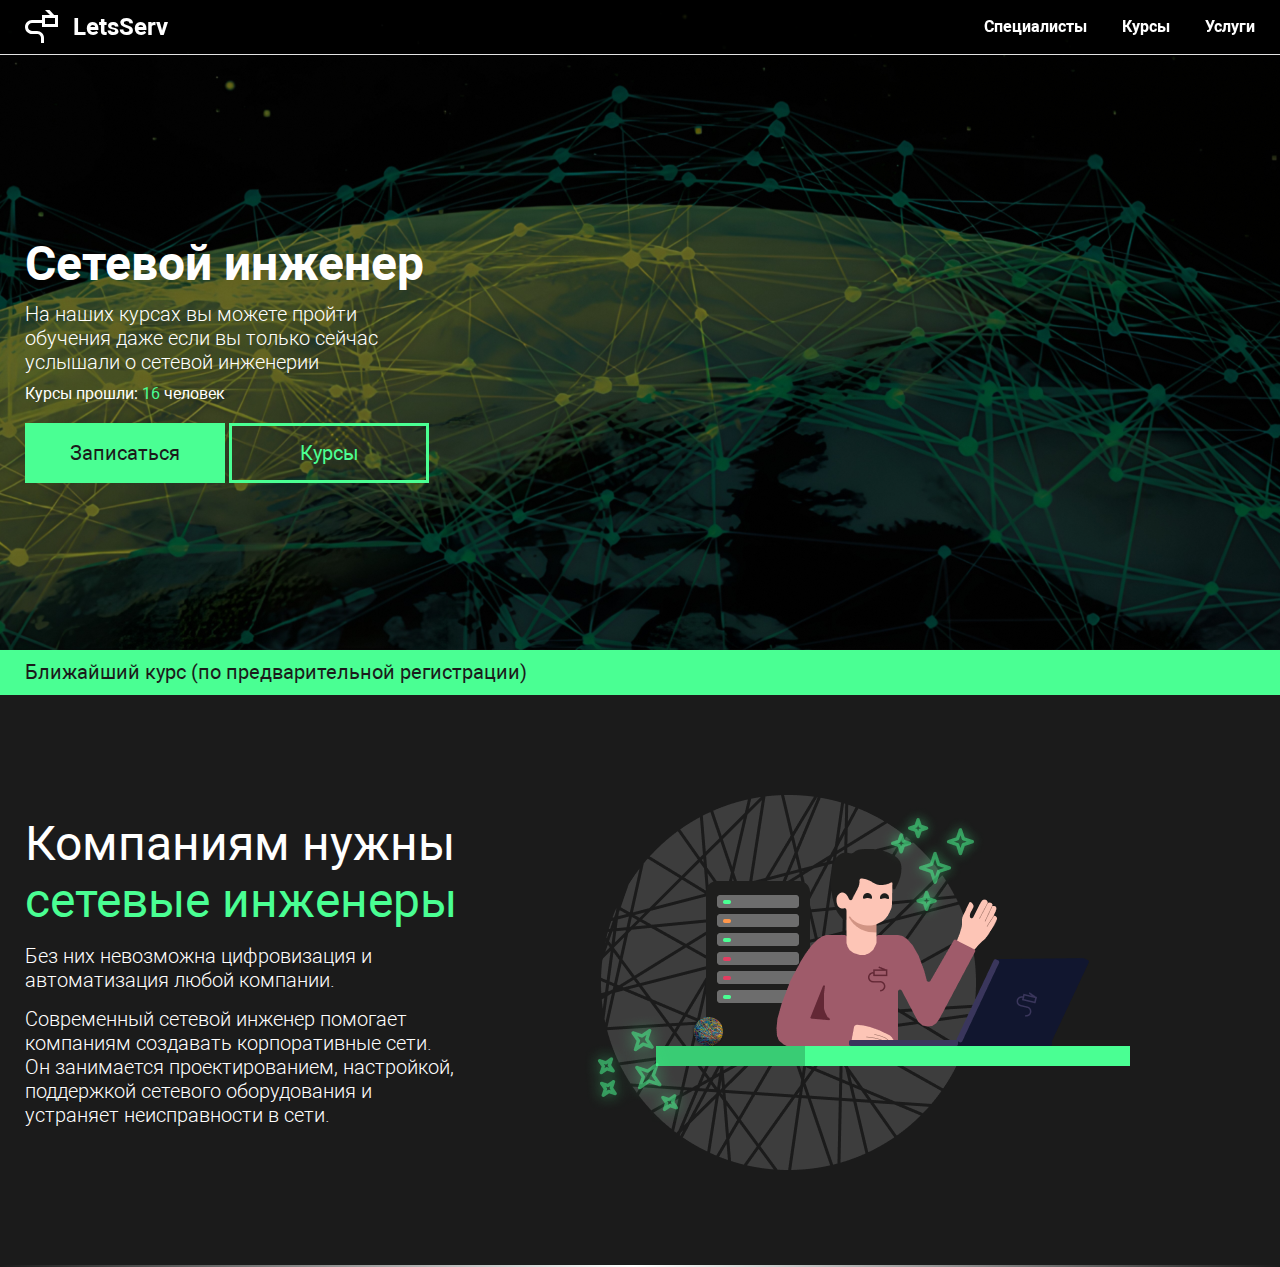
==== commit adc66ee0: "first commit10" ====
--- a/index.html
+++ b/index.html
@@ -102,12 +102,12 @@
                         </div>
                     </div>
                 </div>
-                <div class="container__none line__info_courses">
+                <div class="line__info_courses">
                     <p class="container">
                         Ближайший курс (по предварительной регистрации)<span class="data_courses"></span>
                     </p>
                 </div>
-                <div class="container__none container container_engineer">
+                <div class="container container_engineer">
                     <div class="container__text_engineer">
                         <h1>
                             Компаниям нужны <span>сетевые инженеры</span>
--- a/assets/css/main.css
+++ b/assets/css/main.css
@@ -197,7 +197,7 @@
 
 .line__info_courses
 {
-    min-width: 320px;
+    min-width: 100px;
     max-width: 1920px;
     width: 100%;
     margin: 0 auto;
@@ -211,8 +211,11 @@
     font-size: 20px;
     font-weight: 400;
     padding-top: 10px;
-    width: 1440px;
-    margin: 0 auto;
+    min-width: 100px;
+    max-width: 1440px;
+    width: 100%;
+    margin: 0 auto;
+    padding-left: 25px;
 }  
 
 .line__info_courses > p > .data_courses
@@ -235,8 +238,12 @@
 .container_engineer
 {
     display: flex;
+    min-width: 200px;
+    max-width: 1400px;
+    width: 100%;
     margin: 0 auto;
     margin-top: 120px;
+    padding-left: 25px;
 }
 
 .container_engineer::after
@@ -246,7 +253,9 @@
     transform: translate(-50%);
     margin-top: 450px;
     content: '';
-    width: 1728px;
+    min-width: 100px;
+    max-width: 1728px;
+    width: 100%;
     height: 2px;
     background: linear-gradient(90deg, rgba(255, 255, 255, 0) 0.01%, #FFFFFF 49.48%, rgba(255, 255, 255, 0) 100%);
 }
--- a/assets/css/adaptive.css
+++ b/assets/css/adaptive.css
@@ -1,3 +1,62 @@
+
+@media (max-width: 1570px) {
+    /*  */
+    .img_engineer
+    {
+        margin-left: 120px;
+        margin-top: -20px;
+    }
+}
+
+@media (max-width: 1200px) {
+    .container_engineer
+    {
+        display: grid;
+        justify-content: center;
+    }
+    .container_engineer::after
+    {
+        position: absolute;
+        left: 50%;
+        transform: translate(-50%);
+        margin-top: 850px;
+        content: '';
+        min-width: 100px;
+        max-width: 1728px;
+        width: 100%;
+        height: 2px;
+        background: linear-gradient(90deg, rgba(255, 255, 255, 0) 0.01%, #FFFFFF 49.48%, rgba(255, 255, 255, 0) 100%);
+    }
+    .container__text_engineer
+    {
+        margin: 0 auto;
+    }
+    .img_engineer
+    {
+        margin: 0 auto;
+        margin-top: 80px;
+    }
+}
+
+@media (max-width: 768px) {
+    .container_engineer::after
+    {
+        position: absolute;
+        left: 50%;
+        transform: translate(-50%);
+        margin-top: 750px;
+        content: '';
+        min-width: 100px;
+        max-width: 1728px;
+        width: 100%;
+        height: 2px;
+        background: linear-gradient(90deg, rgba(255, 255, 255, 0) 0.01%, #FFFFFF 49.48%, rgba(255, 255, 255, 0) 100%);
+    }
+    .img_engineer
+    {
+        width: 420px;
+    }
+}
 
 @media (max-width: 520px) {
     /* шапка */
@@ -30,4 +89,61 @@
         font-weight: 500;
         cursor: pointer;
     }
+    /* когда курсы */
+    .line__info_courses > p 
+    {
+        font-size: 16px;
+    }
+
+    .container__text_engineer > h1
+    {
+        font-size: 32px;
+        font-weight: 300;
+        min-width: 200px;
+        max-width: 435px;
+        width: 100%;
+    }
+    
+    .container__text_engineer > p
+    {
+        font-size: 16px;
+        font-weight: 300;
+        min-width: 200px;
+        max-width: 435px;
+        width: 100%;
+    }
+    .container_engineer::after
+    {
+        position: absolute;
+        left: 50%;
+        transform: translate(-50%);
+        margin-top: 550px;
+        content: '';
+        min-width: 100px;
+        max-width: 1728px;
+        width: 100%;
+        height: 2px;
+        background: linear-gradient(90deg, rgba(255, 255, 255, 0) 0.01%, #FFFFFF 49.48%, rgba(255, 255, 255, 0) 100%);
+    }
+    .img_engineer
+    {
+        width: 270px;
+    }
+}
+
+
+@media (max-width: 425px) {
+    /* когда курсы */
+    .line__info_courses
+    {
+        height: 60px;
+    }
+}
+
+@media (max-width: 375px) {
+    /* когда курсы */
+    .line__info_courses > p 
+    {
+        font-size: 14px;
+    }
 }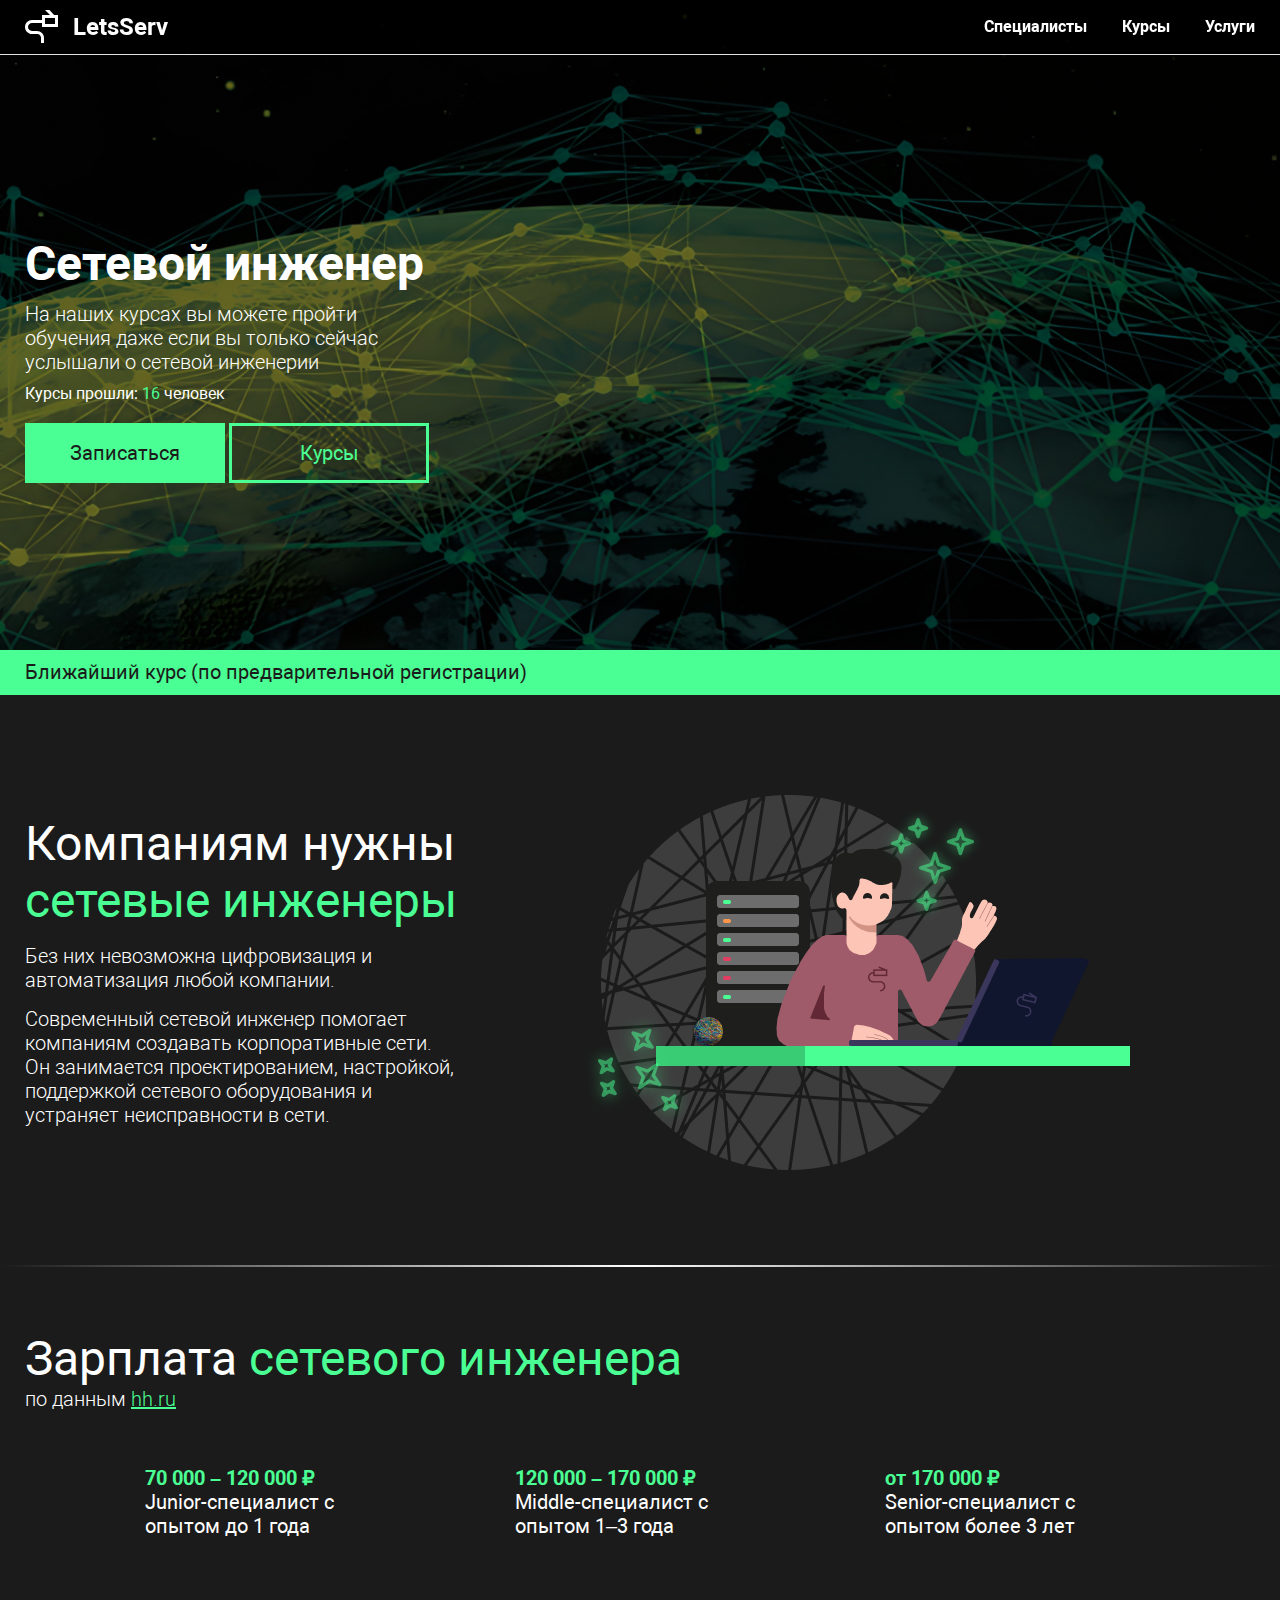
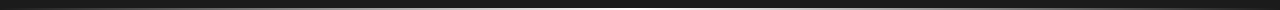
==== commit 5798e9ea: "first commit12" ====
--- a/index.html
+++ b/index.html
@@ -120,7 +120,7 @@
                     </div>
                     <img class="img_engineer" src="assets/source/imeges/engineer.png" alt="">
                 </div>
-                <div class="container__none container container_salary">
+                <div class="container container_salary">
                     <h1>
                         Зарплата <span>сетевого инженера</span>
                     </h1>
--- a/assets/css/main.css
+++ b/assets/css/main.css
@@ -239,11 +239,12 @@
 {
     display: flex;
     min-width: 200px;
-    max-width: 1400px;
+    max-width: 1460px;
     width: 100%;
     margin: 0 auto;
     margin-top: 120px;
     padding-left: 25px;
+    padding-right: 25px;
 }
 
 .container_engineer::after
@@ -264,14 +265,18 @@
 {
     font-size: 48px;
     font-weight: 400;
-    width: 435px;
+    min-width: 200px;
+    max-width: 435px;
+    width: 100%;
 }
 
 .container__text_engineer > p
 {
     font-size: 20px;
     font-weight: 300;
-    width: 435px;
+    min-width: 200px;
+    max-width: 435px;
+    width: 100%;
     margin-top: 15px;
 }
 
@@ -286,6 +291,8 @@
 .container_salary
 {
     margin: 0 auto;
+    padding-left: 25px;
+    padding-right: 25px;
     margin-top: 160px;
 }
 
@@ -296,7 +303,9 @@
     transform: translate(-50%);
     margin-top: 70px;
     content: '';
-    width: 1728px;
+    min-width: 100px;
+    max-width: 1728px;
+    width: 100%;
     height: 2px;
     background: linear-gradient(90deg, rgba(255, 255, 255, 0) 0.01%, #FFFFFF 49.48%, rgba(255, 255, 255, 0) 100%);
 }
--- a/assets/css/adaptive.css
+++ b/assets/css/adaptive.css
@@ -16,16 +16,7 @@
     }
     .container_engineer::after
     {
-        position: absolute;
-        left: 50%;
-        transform: translate(-50%);
         margin-top: 850px;
-        content: '';
-        min-width: 100px;
-        max-width: 1728px;
-        width: 100%;
-        height: 2px;
-        background: linear-gradient(90deg, rgba(255, 255, 255, 0) 0.01%, #FFFFFF 49.48%, rgba(255, 255, 255, 0) 100%);
     }
     .container__text_engineer
     {
@@ -36,26 +27,59 @@
         margin: 0 auto;
         margin-top: 80px;
     }
+
+    .info_salary > div
+    {
+        margin-left: 70px;
+    }
+}
+
+@media (max-width: 1024px) {
+    .container_salary > h1
+{
+    font-size: 32px;
+    min-width: 200px;
+    max-width: 660px;
+    width: 100%;
+}
+.container_salary > p
+{
+    font-size: 16px;
+    min-width: 200px;
+    max-width: 660px;
+    width: 100%;
+}
+.info_salary > div > p
+{
+    font-size: 16px;
+    font-weight: 400;
+    min-width: 100px;
+    max-width: 250px;
+    width: 100%;
+}
+
+.info_salary > div > p > span 
+{
+    font-weight: 500;
+}
 }
 
 @media (max-width: 768px) {
     .container_engineer::after
     {
-        position: absolute;
-        left: 50%;
-        transform: translate(-50%);
         margin-top: 750px;
-        content: '';
-        min-width: 100px;
-        max-width: 1728px;
-        width: 100%;
-        height: 2px;
-        background: linear-gradient(90deg, rgba(255, 255, 255, 0) 0.01%, #FFFFFF 49.48%, rgba(255, 255, 255, 0) 100%);
     }
     .img_engineer
     {
         width: 420px;
     }
+}
+
+@media (max-width: 650px) {
+    .info_salary
+{
+    display: block;
+}
 }
 
 @media (max-width: 520px) {
@@ -99,8 +123,6 @@
     {
         font-size: 32px;
         font-weight: 300;
-        min-width: 200px;
-        max-width: 435px;
         width: 100%;
     }
     
@@ -108,22 +130,11 @@
     {
         font-size: 16px;
         font-weight: 300;
-        min-width: 200px;
-        max-width: 435px;
         width: 100%;
     }
     .container_engineer::after
     {
-        position: absolute;
-        left: 50%;
-        transform: translate(-50%);
-        margin-top: 550px;
-        content: '';
-        min-width: 100px;
-        max-width: 1728px;
-        width: 100%;
-        height: 2px;
-        background: linear-gradient(90deg, rgba(255, 255, 255, 0) 0.01%, #FFFFFF 49.48%, rgba(255, 255, 255, 0) 100%);
+        margin-top: 600px;
     }
     .img_engineer
     {
@@ -146,4 +157,12 @@
     {
         font-size: 14px;
     }
+}
+
+
+@media (max-width: 332px) {
+    .container_engineer::after
+    {
+        margin-top: 640px;
+    }
 }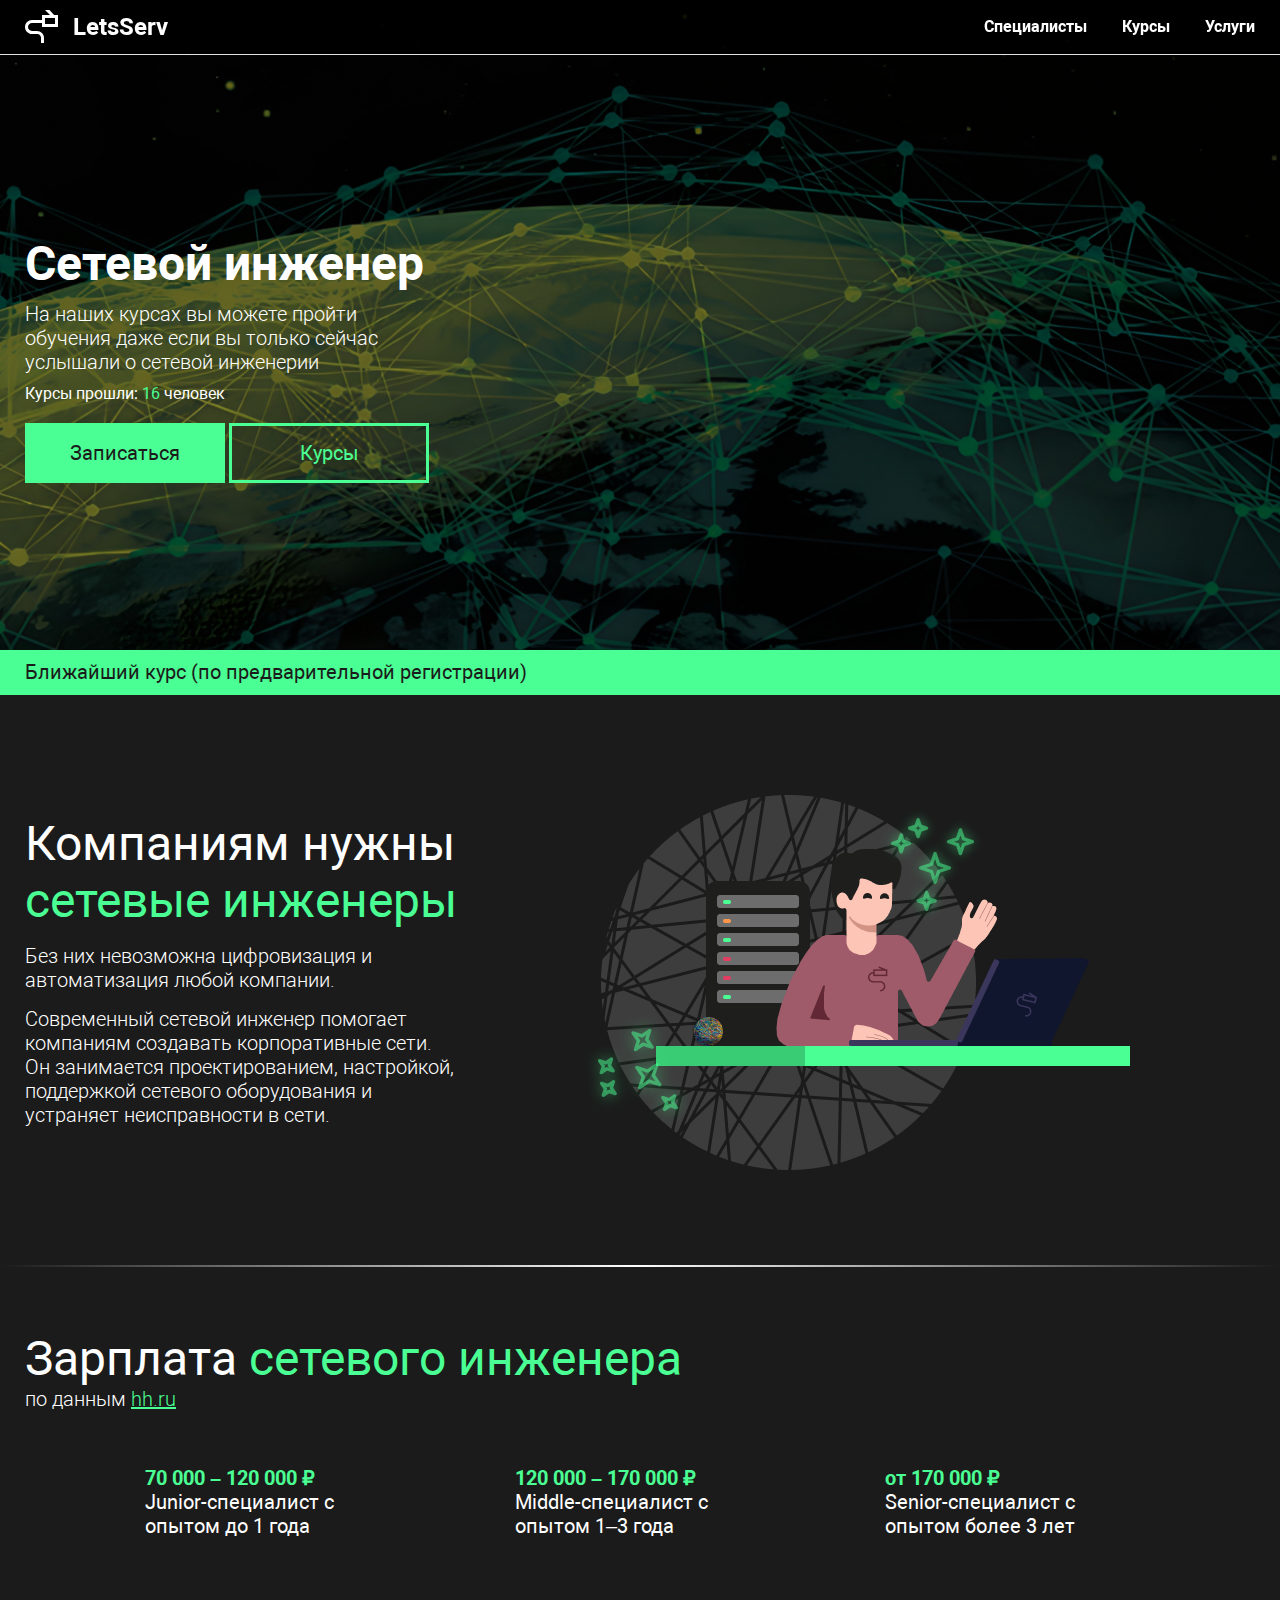
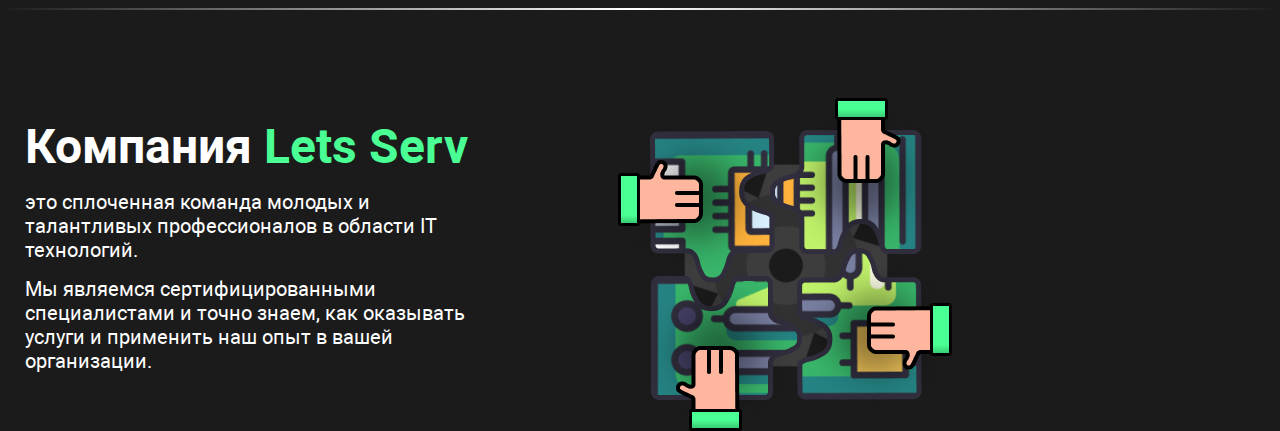
==== commit 458dce7d: "first commit13" ====
--- a/index.html
+++ b/index.html
@@ -154,7 +154,7 @@
                         </div>
                     </div>
                 </div>
-                <div class="container__none container about_company">
+                <div class="container about_company">
                     <div class="container__text_company">
                         <h1>
                             Компания <span>Lets Serv</span>
--- a/assets/css/main.css
+++ b/assets/css/main.css
@@ -360,6 +360,9 @@
     display: flex;
     margin: 0 auto;
     margin-top: 180px;
+    padding-left: 25px;
+    padding-right: 25px;
+
 }
 
 .container__text_company > h1
@@ -390,6 +393,8 @@
     justify-content: center;
     margin: 0 auto;
     margin-top: 75px;
+    padding-left: 25px;
+    padding-right: 25px;
 }
 
 .container_person::after
@@ -399,7 +404,9 @@
     transform: translate(-50%);
     margin-top: -15px;
     content: '';
-    width: 1728px;
+    min-width: 100px;
+    max-width: 1728px;
+    width: 100%;
     height: 2px;
     background: linear-gradient(90deg, rgba(255, 255, 255, 0) 0.01%, #FFFFFF 49.48%, rgba(255, 255, 255, 0) 100%);
 }
--- a/assets/css/adaptive.css
+++ b/assets/css/adaptive.css
@@ -6,6 +6,11 @@
         margin-left: 120px;
         margin-top: -20px;
     }
+    .img_company
+    {
+        margin-left: 140px;
+        margin-top: -20px;
+    }
 }
 
 @media (max-width: 1200px) {
@@ -27,7 +32,22 @@
         margin: 0 auto;
         margin-top: 80px;
     }
-
+    /**/
+    .about_company
+    {
+        display: grid;
+        justify-content: center;
+    }
+    .container__text_company
+    {
+        margin: 0 auto;
+    }
+    .img_company
+    {
+        margin: 0 auto;
+        margin-top: 80px;
+    }
+    /**/
     .info_salary > div
     {
         margin-left: 70px;
@@ -73,6 +93,7 @@
     {
         width: 420px;
     }
+
 }
 
 @media (max-width: 650px) {
@@ -140,6 +161,24 @@
     {
         width: 270px;
     }
+    /* */
+    .container__text_company > h1
+    {
+        font-size: 32px;
+        font-weight: 300;
+        width: 100%;
+    }
+    
+    .container__text_company > p
+    {
+        font-size: 16px;
+        font-weight: 300;
+        width: 100%;
+    }
+    .img_company
+    {
+        width: 270px;
+    }
 }
 
 
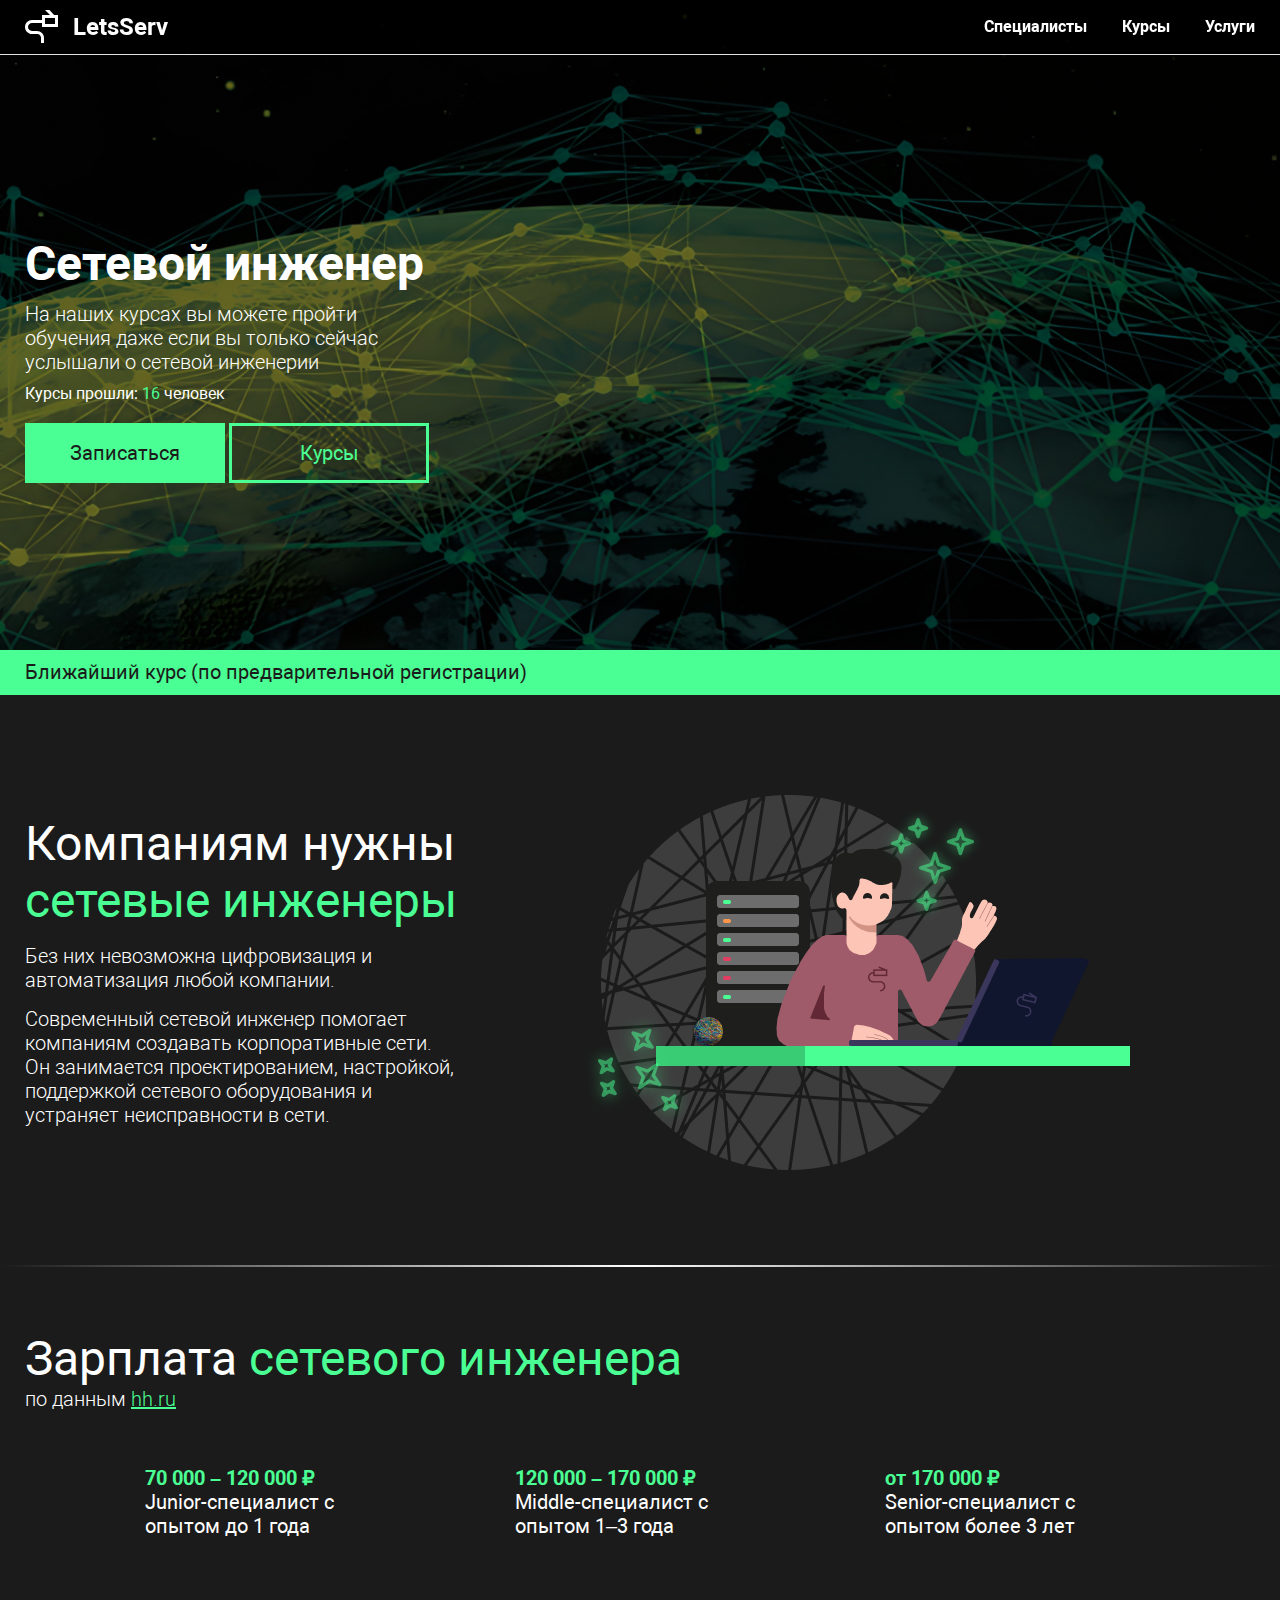
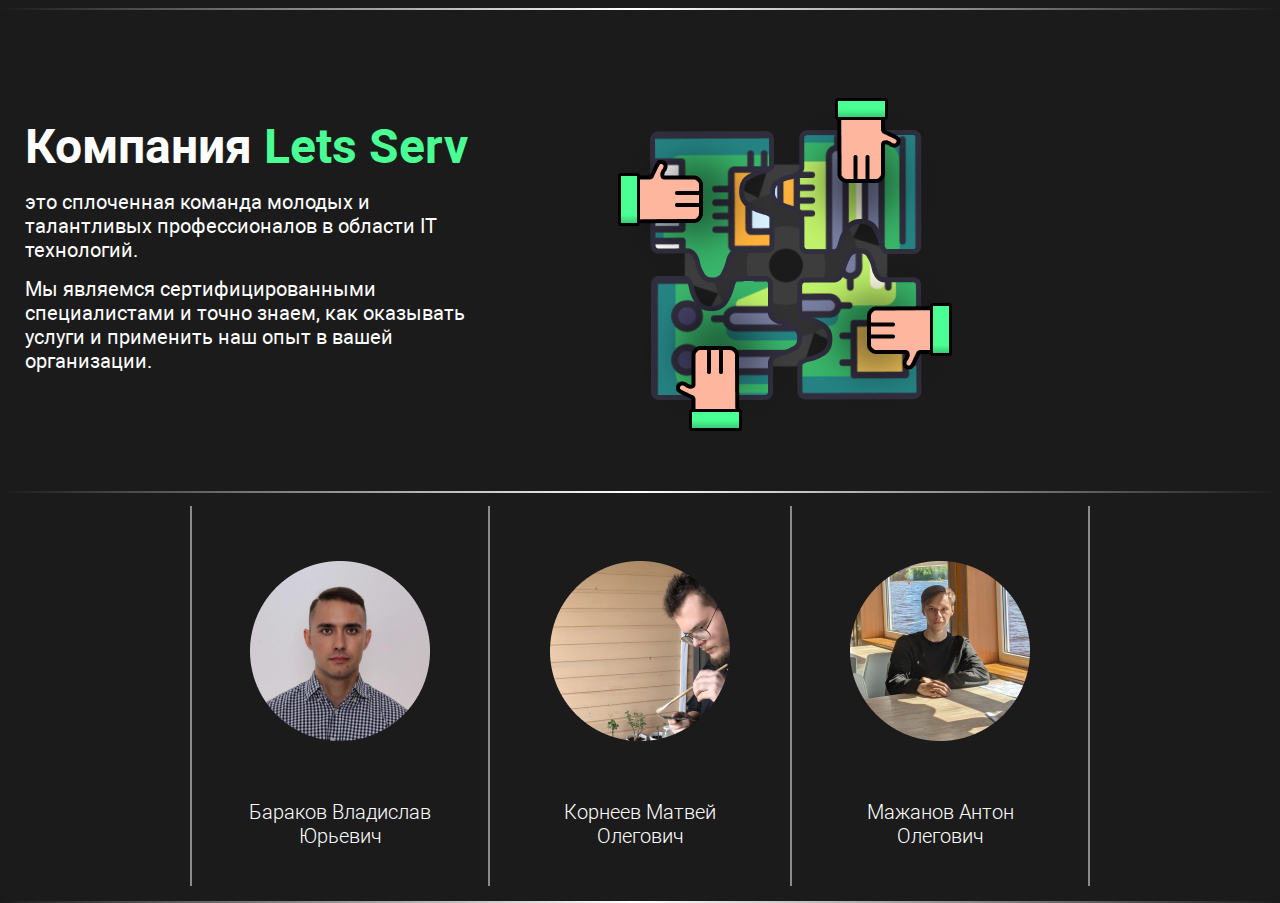
==== commit b79f638d: "first commit14" ====
--- a/index.html
+++ b/index.html
@@ -46,7 +46,7 @@
                     <div class="container_nav">
                         <ul>
                             <li>
-                                <a onclick="document.querySelector('.twoo__text_company').scrollIntoView()">Специалисты</a>
+                                <a onclick="document.querySelector('.container_person').scrollIntoView()">Специалисты</a>
                             </li>
                             <li>
                                 <a onclick="document.querySelector('.container_courses').scrollIntoView()">Курсы</a>
@@ -166,9 +166,9 @@
                     </div>
                     <img class="img_company" src="assets/source/imeges/cohesion.png" alt="">
                 </div>
-                <div class="container__none container_person">
+                <div class="container_person">
                     <div class="container_cards">
-                        <div class="card barracks">
+                        <div class="card barracks __BB">
                             <img class="photo_barracks" src="assets/source/imeges/person/Barracks.png" alt="">
                             <p class="name_barracks">Бараков Владислав Юрьевич</p>
                             <div class="info_barracks">
@@ -185,7 +185,7 @@
                                 </p>
                             </div>
                         </div>
-                        <div class="card none_border korneev">
+                        <div class="card none_border korneev __BB">
                             <img class="photo_korneev" src="assets/source/imeges/person/Korneev.png" alt="">
                             <p class="name_korneev">Корнеев Матвей Олегович</p>
                             <div class="info_korneev">
@@ -200,7 +200,7 @@
                                 </p>
                             </div>
                         </div>
-                        <div class="card mazhanov">
+                        <div class="card none_BB mazhanov">
                             <img class="photo_mazhanov" src="assets/source/imeges/person/Mazhanov.png" alt="">
                             <p class="name_mazhanov">Мажанов Антон Олегович</p>
                             <div class="info_mazhanov">
--- a/assets/css/main.css
+++ b/assets/css/main.css
@@ -418,7 +418,9 @@
     transform: translate(-50%);
     margin-top: 395px;
     content: '';
-    width: 1728px;
+    min-width: 100px;
+    max-width: 1728px;
+    width: 100%;
     height: 2px;
     background: linear-gradient(90deg, rgba(255, 255, 255, 0) 0.01%, #FFFFFF 49.48%, rgba(255, 255, 255, 0) 100%);
 }
@@ -430,7 +432,9 @@
 
 .container_cards > .card
 {
-    width: 350px;
+    min-width: 300px;
+    max-width: 340px;
+    width: 100%;
     height: 380px;
     border-width: 0px 2px;
     border-style: solid;
--- a/assets/css/animatic.css
+++ b/assets/css/animatic.css
@@ -51,7 +51,9 @@
     margin-top: -270px;
     text-align: left;
     margin-left: 35px;
-    width: 280px;
+    min-width: 200px;
+    max-width: 260px;
+    width: 100%;
 }
 
 .barracks:hover > .name_barracks
--- a/assets/css/adaptive.css
+++ b/assets/css/adaptive.css
@@ -56,32 +56,56 @@
 
 @media (max-width: 1024px) {
     .container_salary > h1
-{
-    font-size: 32px;
-    min-width: 200px;
-    max-width: 660px;
-    width: 100%;
-}
-.container_salary > p
-{
-    font-size: 16px;
-    min-width: 200px;
-    max-width: 660px;
-    width: 100%;
-}
-.info_salary > div > p
-{
-    font-size: 16px;
-    font-weight: 400;
-    min-width: 100px;
-    max-width: 250px;
-    width: 100%;
-}
-
-.info_salary > div > p > span 
-{
-    font-weight: 500;
-}
+    {
+        font-size: 32px;
+        min-width: 200px;
+        max-width: 660px;
+        width: 100%;
+    }
+    .container_salary > p
+    {
+        font-size: 16px;
+        min-width: 200px;
+        max-width: 660px;
+        width: 100%;
+    }
+    .info_salary > div > p
+    {
+        font-size: 16px;
+        font-weight: 400;
+        min-width: 100px;
+        max-width: 250px;
+        width: 100%;
+    }
+    
+    .info_salary > div > p > span 
+    {
+        font-weight: 500;
+    }
+    /**/
+    .container_cards
+    {
+        display: grid;
+    } 
+    .container_cards > .card
+    {
+
+        width: 380px;
+    }
+    .container_cards > .none_border
+    {
+        border-width: 0px 2px;
+        border-style: solid;
+        border-color: var(--border-person);
+    }
+    .container_cards > .__BB
+    {
+        border-width: 0px  2px 2px;
+    }
+    .container_person::before
+    {
+        margin-top: 1150px;
+    }
 }
 
 @media (max-width: 768px) {
@@ -93,7 +117,15 @@
     {
         width: 420px;
     }
-
+    .barracks:hover .info_barracks {
+        display: block;
+        margin-top: -270px;
+        text-align: left;
+        margin-left: 25px;
+        min-width: 74px;
+        max-width: 260px;
+        width: 100%;
+    }
 }
 
 @media (max-width: 650px) {
@@ -196,6 +228,11 @@
     {
         font-size: 14px;
     }
+    .container_cards > .card
+    {
+
+        width: 300px;
+    }
 }
 
 
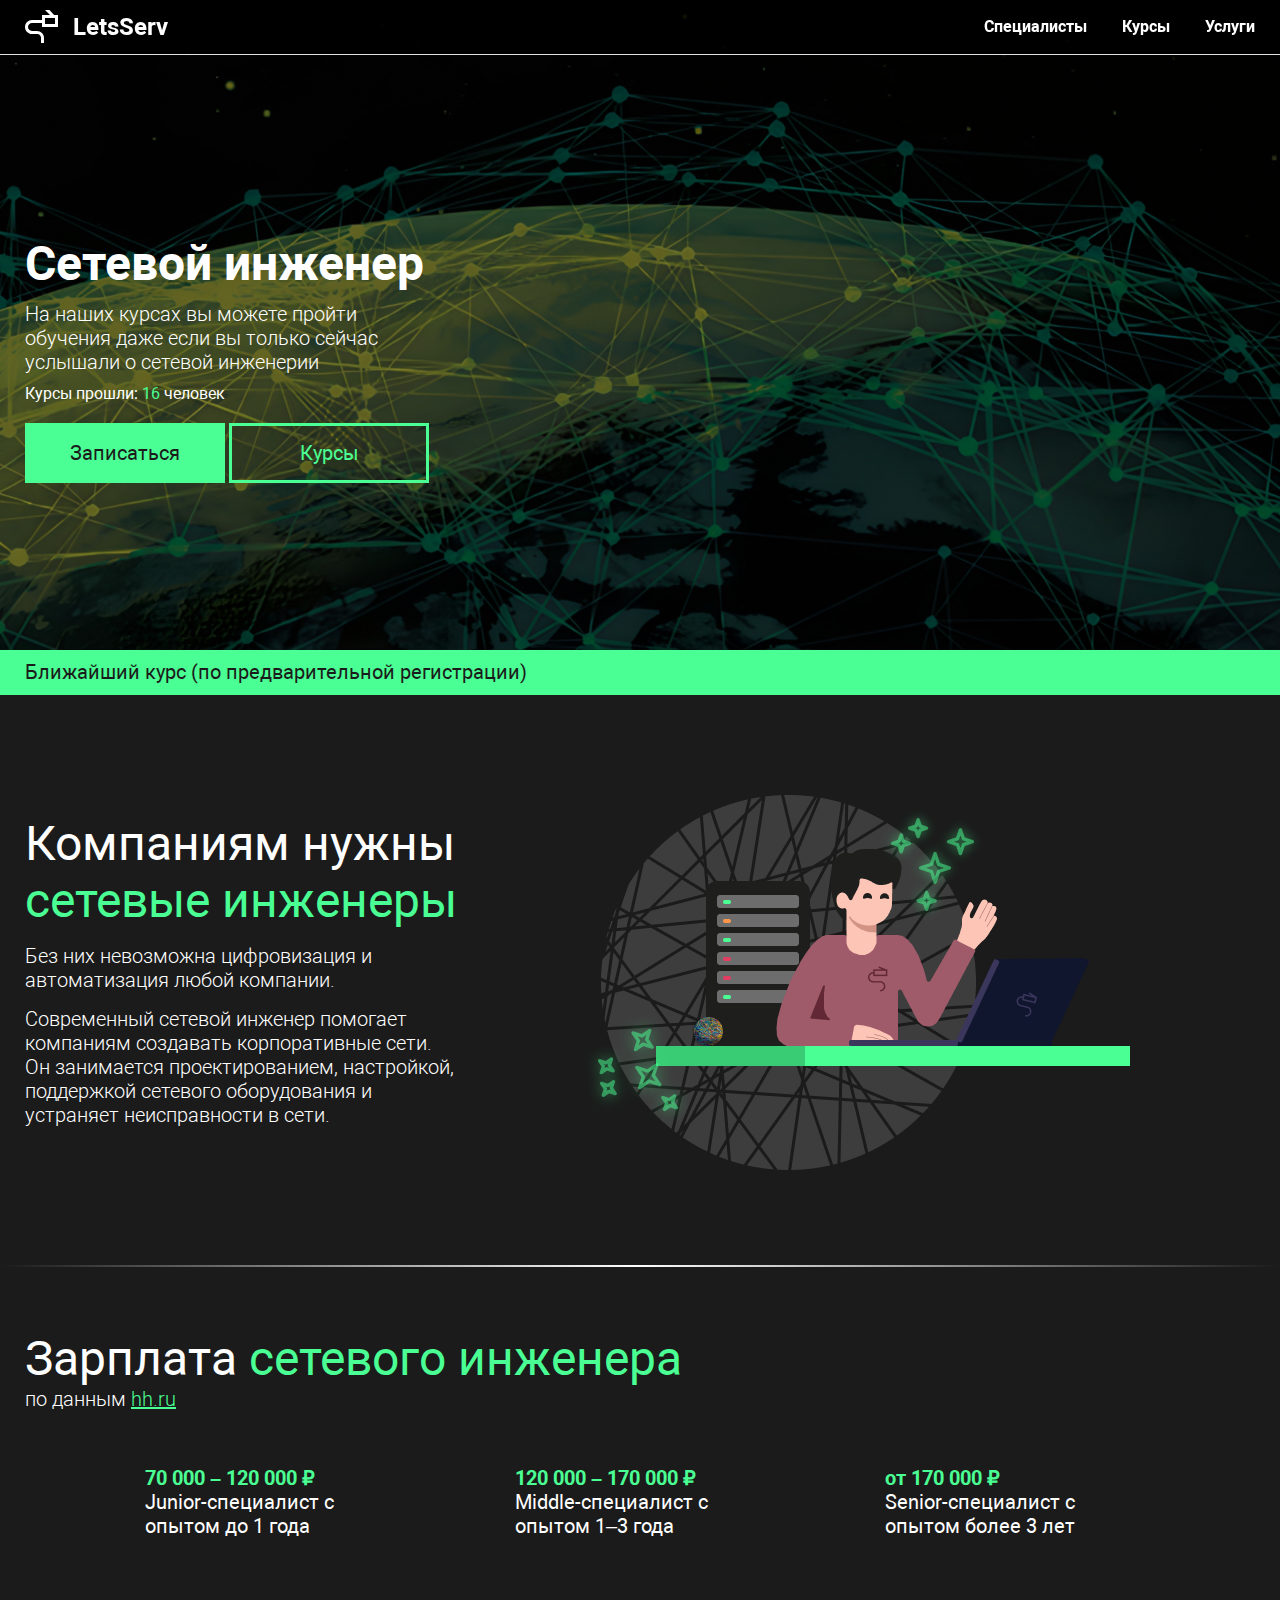
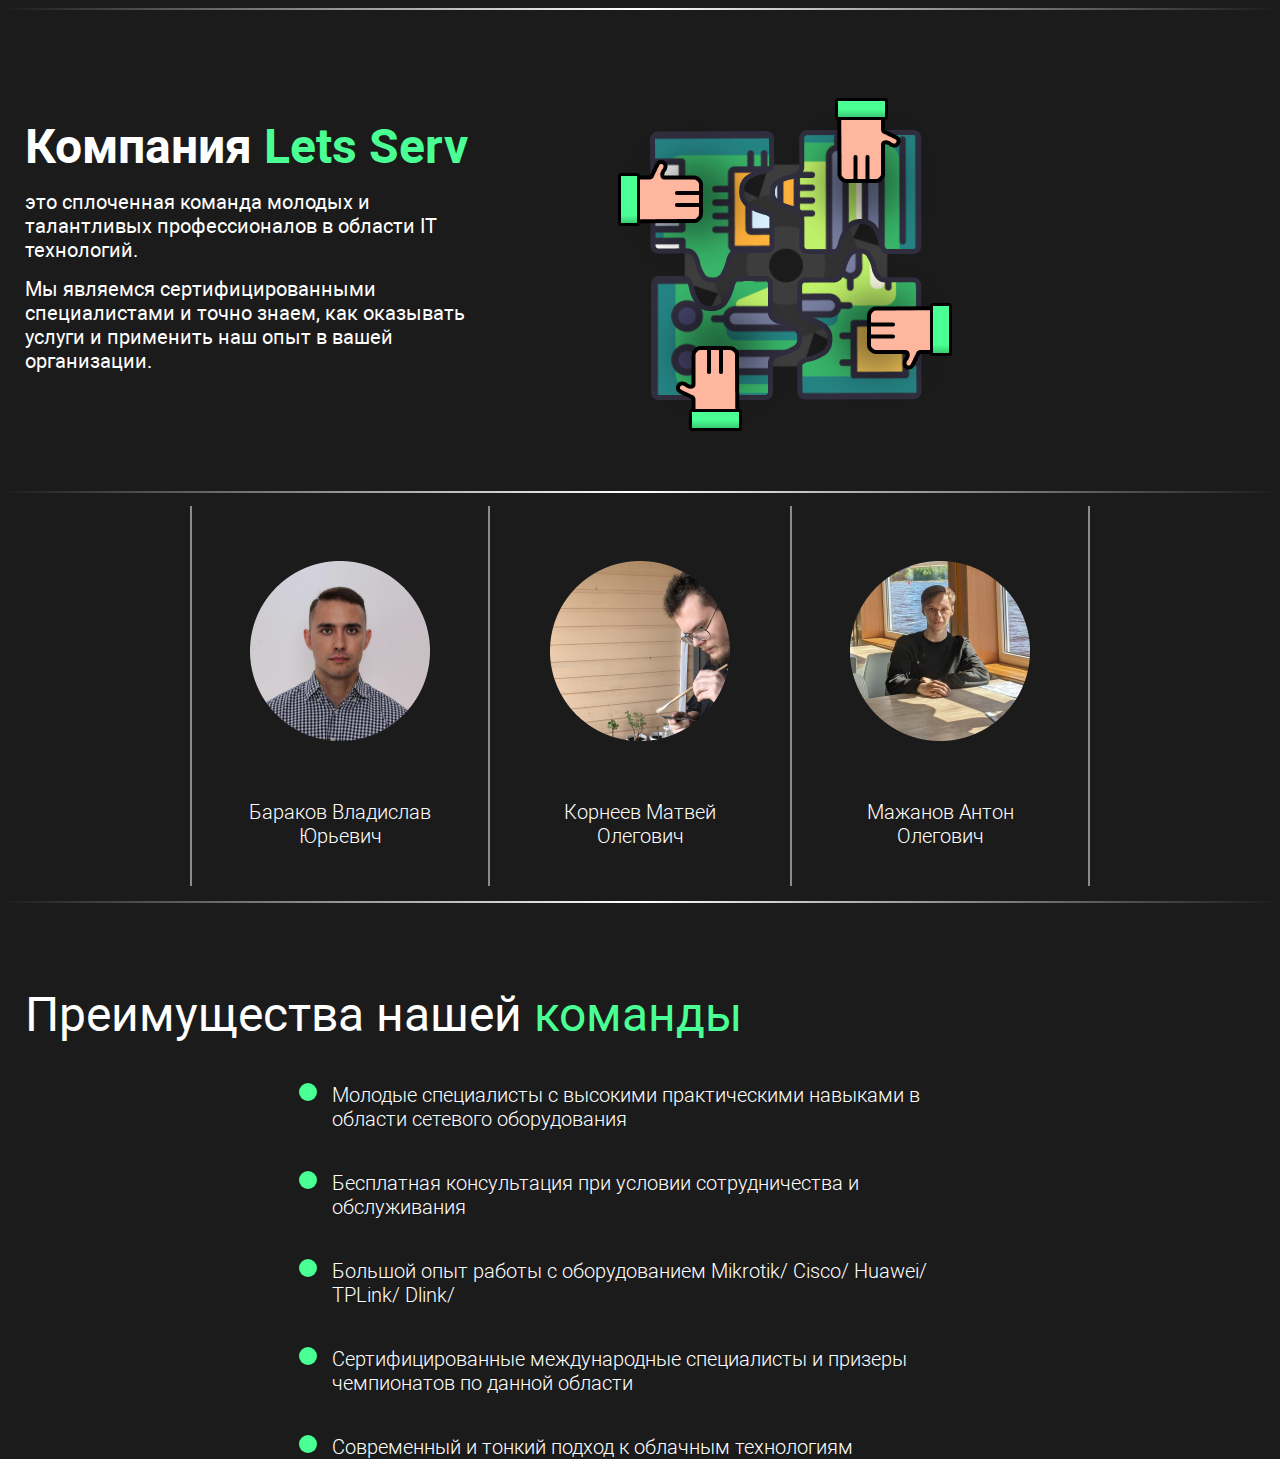
==== commit a4475f8a: "first commit15" ====
--- a/index.html
+++ b/index.html
@@ -217,7 +217,7 @@
                         </div>
                     </div>
                 </div>
-                <div class="container__none container containe_advantages">
+                <div class="container containe_advantages">
                     <h1>
                         Преимущества нашей <span>команды</span>
                     </h1>
@@ -244,7 +244,7 @@
                                     <circle cx="9" cy="9" r="9" fill="#4AFF93"/>
                                 </svg>
                             </span>
-                            <p>Большой опыт работы с оборудованием Mikrotik/Cisco/Huawei/TPLink/Dlink/</p>
+                            <p>Большой опыт работы с оборудованием Mikrotik/ Cisco/ Huawei/ TPLink/ Dlink/</p>
                         </div>
                         <div class="text_advantages">
                             <span>
--- a/assets/css/main.css
+++ b/assets/css/main.css
@@ -428,6 +428,12 @@
 .container_cards
 {
     display: flex;
+    -webkit-touch-callout: none; 
+    -webkit-user-select: none; 
+    -khtml-user-select: none; 
+    -moz-user-select: none; 
+    -ms-user-select: none; 
+    user-select: none; 
 } 
 
 .container_cards > .card
@@ -481,6 +487,8 @@
 {
     margin: 0 auto;
     margin-top: 100px;
+    padding-left: 25px;
+    padding-right: 25px;
 }
 
 .containe_advantages > h1
--- a/assets/css/animatic.css
+++ b/assets/css/animatic.css
@@ -74,7 +74,9 @@
     margin-top: -270px;
     text-align: left;
     margin-left: 35px;
-    width: 280px;
+    min-width: 200px;
+    max-width: 260px;
+    width: 100%;
 }
 
 .korneev:hover > .name_korneev
@@ -95,7 +97,9 @@
     margin-top: -270px;
     text-align: left;
     margin-left: 35px;
-    width: 280px;
+    min-width: 200px;
+    max-width: 260px;
+    width: 100%;
 }
 
 .mazhanov:hover > .name_mazhanov
--- a/assets/css/adaptive.css
+++ b/assets/css/adaptive.css
@@ -11,6 +11,22 @@
         margin-left: 140px;
         margin-top: -20px;
     }
+}
+@media (max-width: 1440px) {
+    .wrapper_advantages
+    {
+        grid-template-columns: 1fr;
+    }
+    .text_advantages
+{
+    justify-content: center;
+}
+.text_advantages > p 
+{
+    min-width: 0px;
+    max-width: 650px;
+    width: 100%;
+}
 }
 
 @media (max-width: 1200px) {
@@ -211,6 +227,15 @@
     {
         width: 270px;
     }
+    .containe_advantages > h1
+    {
+        font-size: 32px;
+        font-weight: 300;
+    }
+    .text_advantages > p 
+    {
+        font-size: 16px;
+    }
 }
 
 
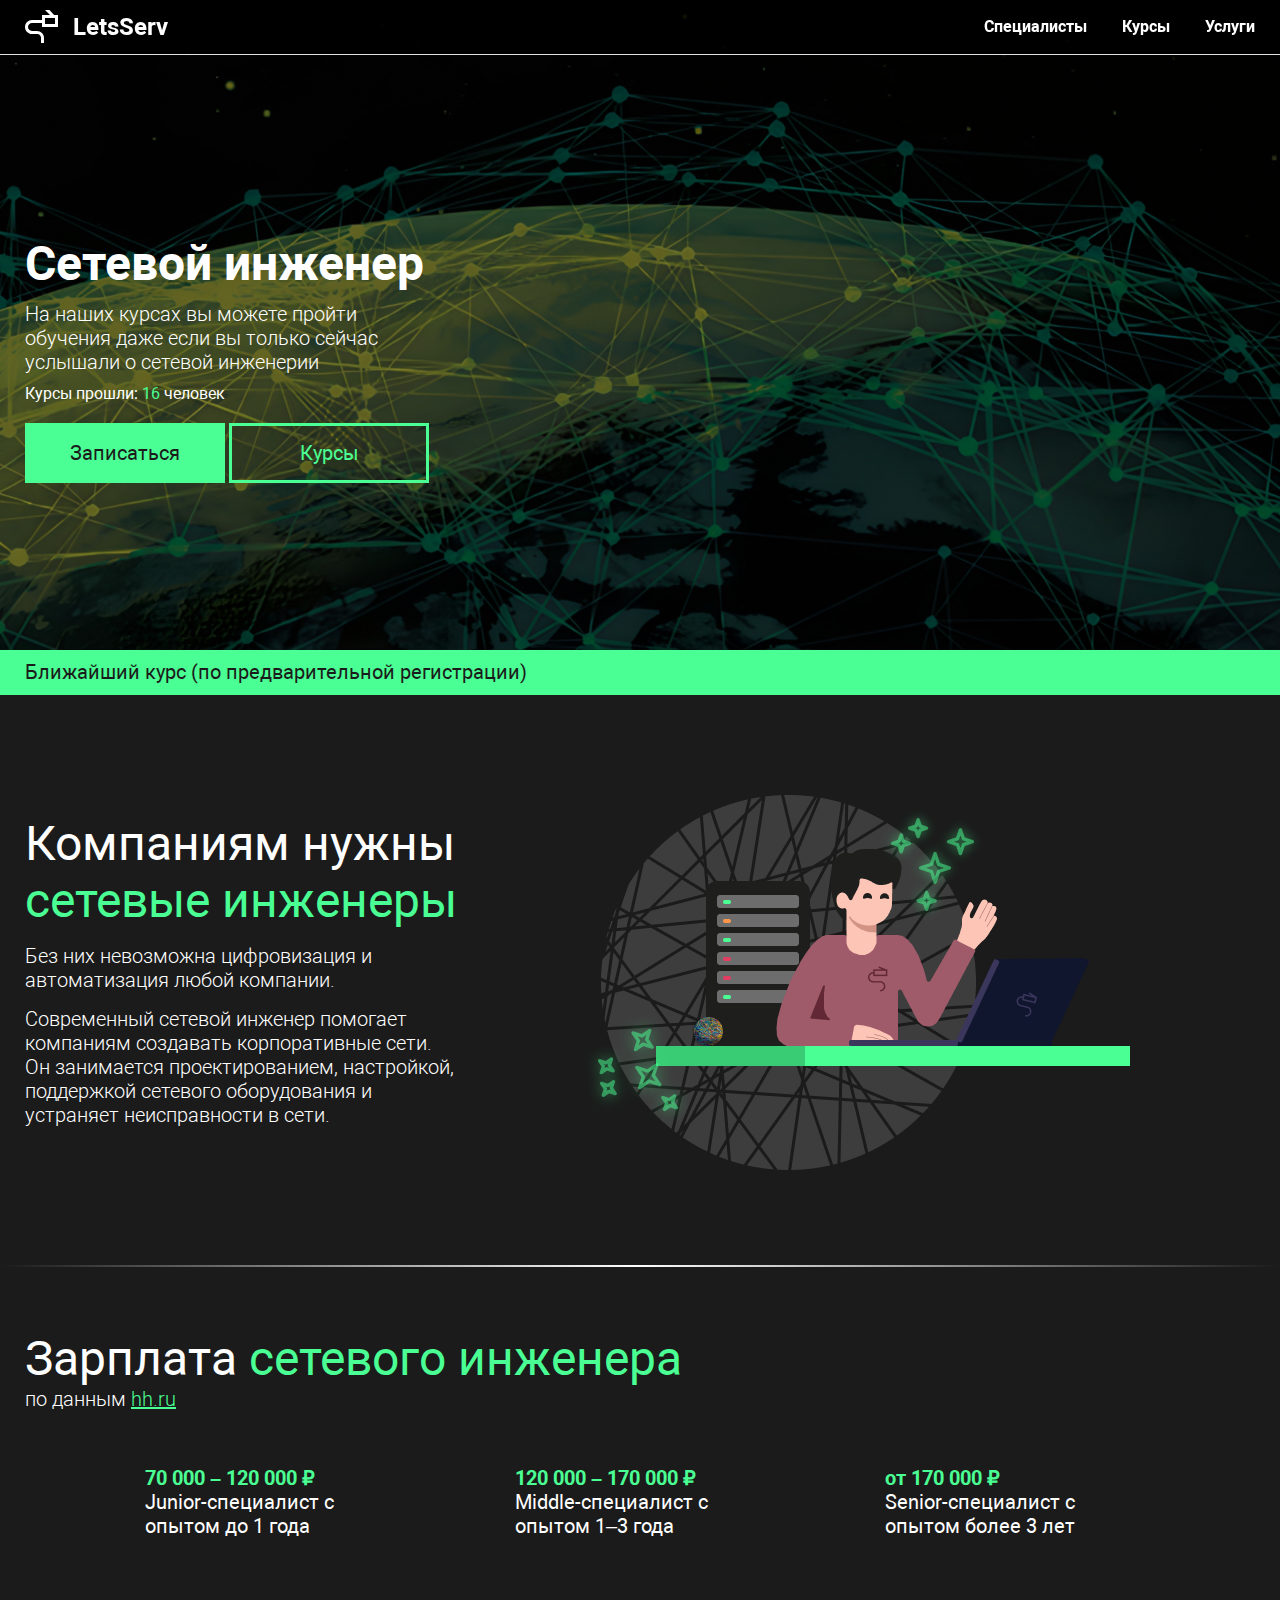
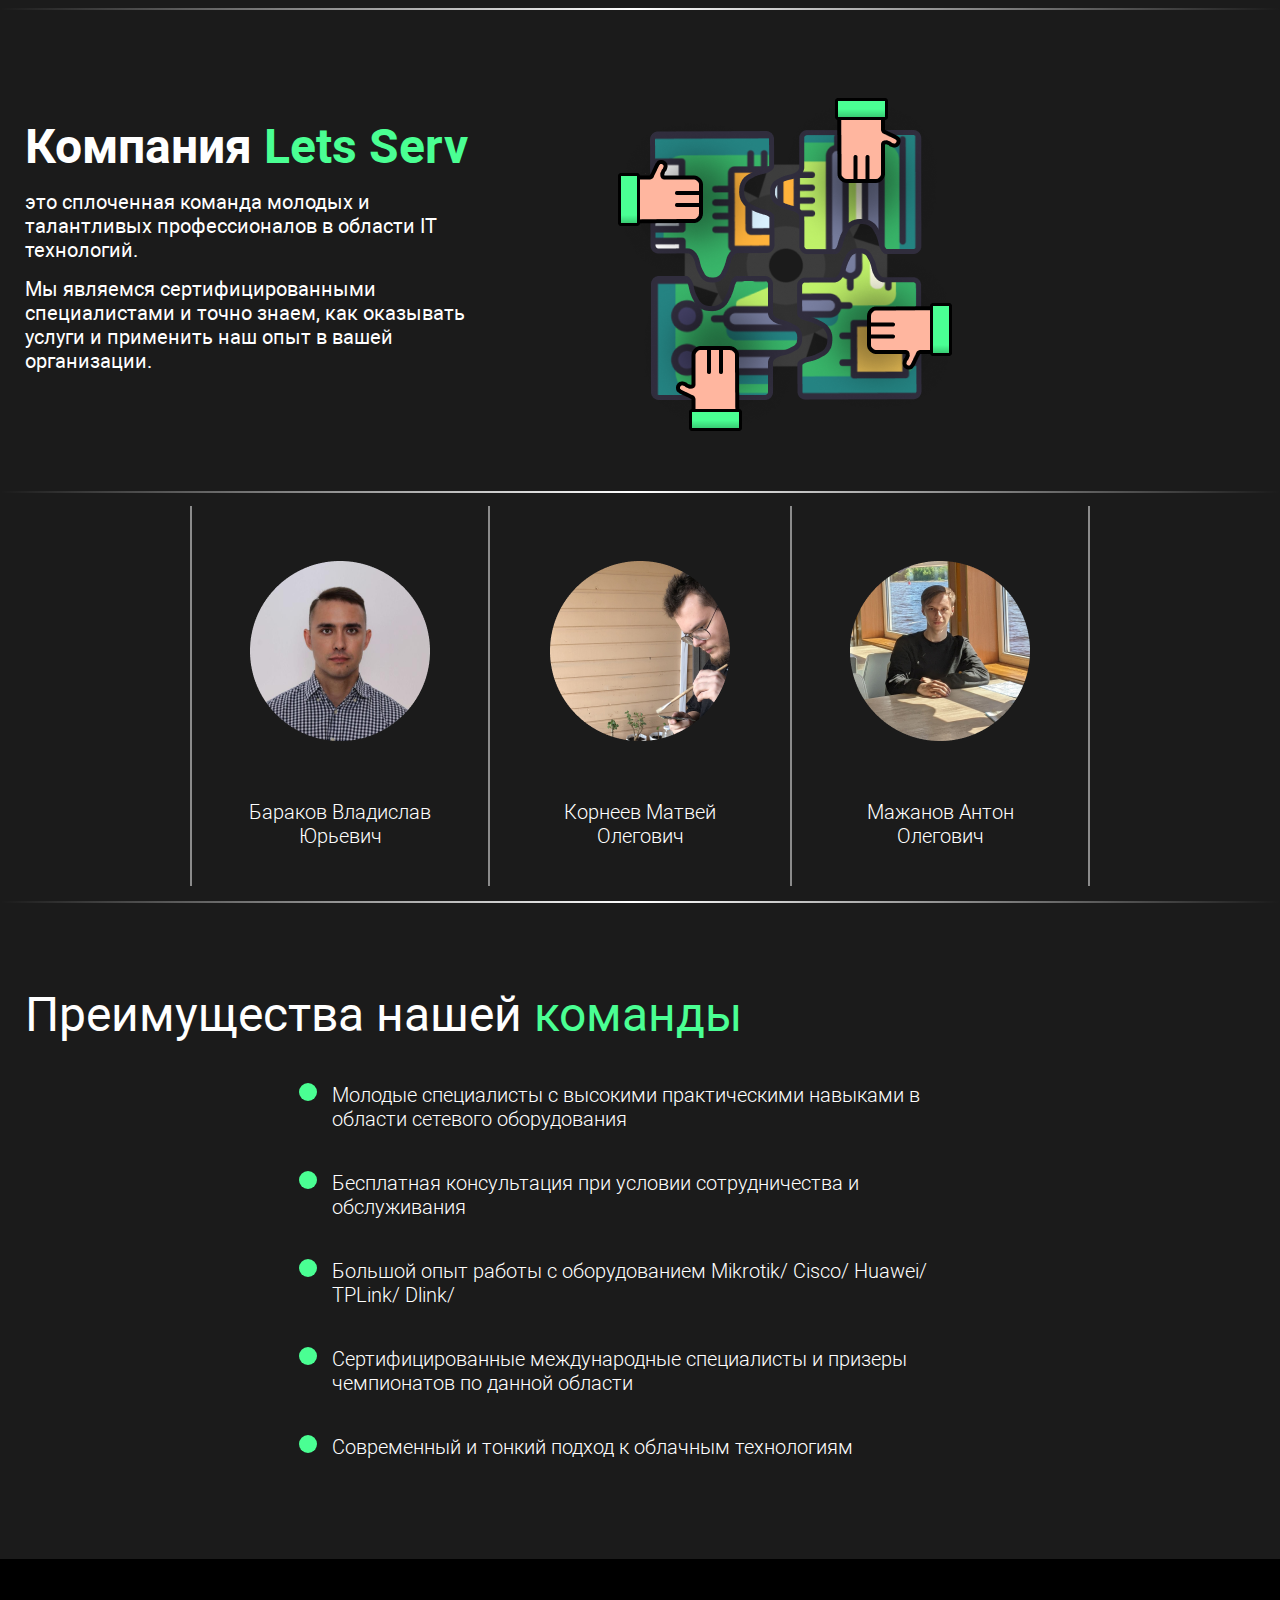
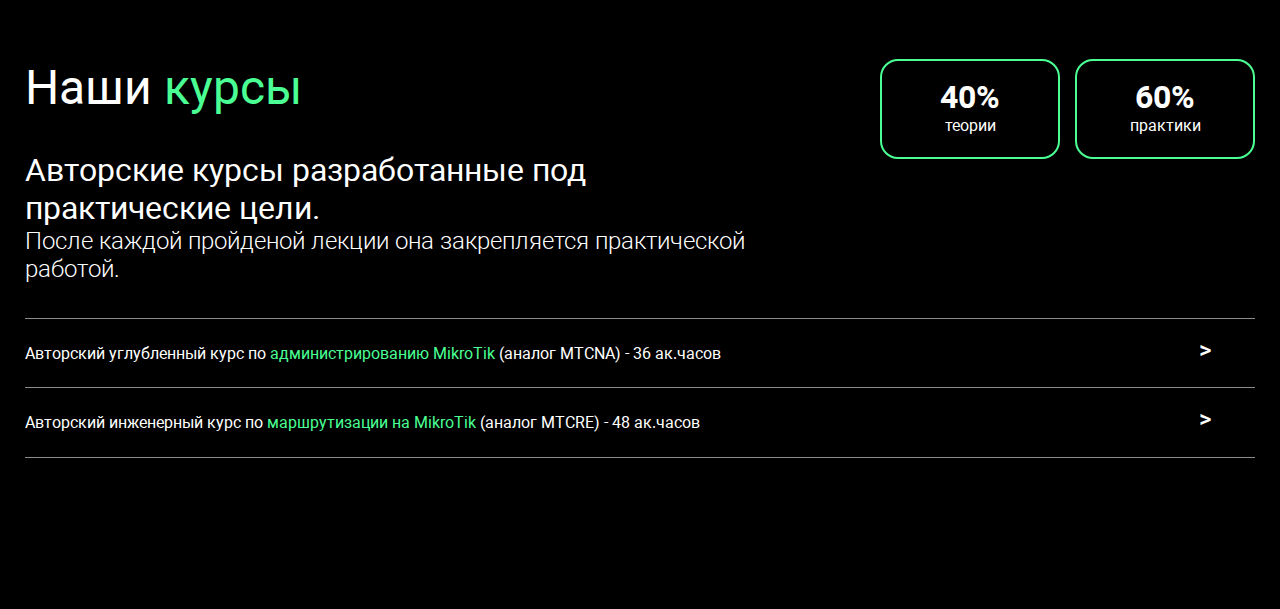
==== commit 189dee9d: "first commit15" ====
--- a/index.html
+++ b/index.html
@@ -264,7 +264,7 @@
                         </div>
                     </div>
                 </div>
-                <div class="container__none main__container_courses">
+                <div class="main__container_courses">
                     <div class="container_courses">
                         <div class="container container__control_courses">
                             <div class="info_courses">
@@ -286,7 +286,7 @@
                             </div>
                             <div class="courses top__courses" id="oneCourses">
                                 <div class="_courses">
-                                    <p>Авторский углубленный курс по <span>администрированию MikroTik </span>(аналог MTCNA) - 36 ак.часов</p><p style="margin-top: 8px;" class="control__swap_courses" id="oneBtnCourses">></p>
+                                    <p>Авторский углубленный курс по <span>администрированию MikroTik </span>(аналог MTCNA) - 36 ак.часов</p><p style="margin-top: 17px; margin-left: 25px;    margin-right: 25px; font-size: 24px;" class="control__swap_courses" id="oneBtnCourses">></p>
                                 </div>
                                 <div class="secret__container_courses" id="oneSecretContainerCourses">
                                     <div class="secret_courses">
@@ -317,7 +317,7 @@
                             </div>
                             <div class="courses bottom_courses" id="twooCourses">
                                 <div class="_courses">
-                                    <p>Авторский инженерный курс по <span>маршрутизации на MikroTik </span>(аналог MTCRE) - 48 ак.часов</p><p style="margin-top: 8px;" class="control__swap_courses" id="twooBtnCourses">></p>
+                                    <p>Авторский инженерный курс по <span>маршрутизации на MikroTik </span>(аналог MTCRE) - 48 ак.часов</p><p style="margin-top: 17px; margin-left: 25px;     margin-right: 25px; font-size: 24px;" class="control__swap_courses" id="twooBtnCourses">></p>
                                 </div>
                                 <div class="secret__container_courses" id="twooSecretContainerCourses">
                                     <div class="secret_courses">
--- a/assets/css/main.css
+++ b/assets/css/main.css
@@ -523,7 +523,9 @@
 {
     display: flex;
     margin: 0 auto;
-    width: 1920px;
+    min-width: 0px;
+    max-width: 1920px;
+    width: 100%;
 }
 
 .container_courses
@@ -536,11 +538,15 @@
     background: #000;
     overflow: hidden;
     margin-top: 100px;
+    padding-left: 25px;
+    padding-right: 25px;
 }
 
 .container__control_courses
 {
-    margin-left: 260px;
+    position: relative;
+    left: 50%;
+    transform: translate(-50%);
 }
 
 .info_courses
@@ -599,7 +605,7 @@
 {
     overflow: hidden;
     border-bottom: 1px solid var(--border-person);
-    height: 50px;
+    height: 70px;
 }
 
 .courses_active
@@ -609,6 +615,7 @@
     min-height: 250px;
     max-height: 5000px;
     height: 100%;
+    width: 100%;
 }
 
 ._courses
@@ -620,7 +627,7 @@
 
 .container_courses ._courses > p
 {
-    margin-top: 15px;
+    margin-top: 25px;
 }
 
 .control__swap_courses
@@ -646,6 +653,8 @@
 {
     opacity: 1;
     transition: 0.6s;
+    display: grid;
+    grid-template-columns: 1fr 1fr 1fr 1fr ;
 }
 
 .secret_courses
@@ -768,7 +777,7 @@
     left: 50%;
     transform: translate(-50%);
     margin-top: 55px;
-    min-width: 320px;
+    min-width: 200px;
     max-width: 700px;
     background: #101010;
     box-shadow: 0 4px 15px 1px #e3e3e349;
@@ -784,9 +793,10 @@
     display: grid;
     margin: 0 auto;
     overflow-y: scroll;
+    overflow-x: hidden;
     margin-top: 80px;
     height: 0px;
-    min-width: 290px;
+    min-width: 200px;
     max-width: 550px;
     width: 100%;
     padding-bottom: 50px;
--- a/assets/css/adaptive.css
+++ b/assets/css/adaptive.css
@@ -18,15 +18,23 @@
         grid-template-columns: 1fr;
     }
     .text_advantages
-{
-    justify-content: center;
-}
-.text_advantages > p 
-{
-    min-width: 0px;
-    max-width: 650px;
-    width: 100%;
-}
+    {
+        justify-content: center;
+    }
+    .text_advantages > p 
+    {
+        min-width: 0px;
+        max-width: 650px;
+        width: 100%;
+    }
+    .secret__container_courses-active
+    {
+        grid-template-columns: 1fr 1fr 1fr ;
+        min-width: 100px;
+        max-width: 2000px;
+        width: 100%;
+    }
+    
 }
 
 @media (max-width: 1200px) {
@@ -67,6 +75,11 @@
     .info_salary > div
     {
         margin-left: 70px;
+    }
+
+    .secret__container_courses-active
+    {
+        grid-template-columns: 1fr 1fr ;
     }
 }
 
@@ -142,6 +155,45 @@
         max-width: 260px;
         width: 100%;
     }
+
+    .info_courses > div > h1
+    {
+        font-size: 32px;
+        font-weight: 400;
+        margin-top: 100px;
+        margin-left: 25px;
+    }
+    
+    .info_courses > div > p
+    {
+        font-size: 20px;
+        font-weight: 400;
+        margin-top: 35px;
+        margin-left: 25px;
+    }
+    
+    .info_courses > div > h4
+    {
+        font-size: 20px;
+        font-weight: 300;
+        margin-top: 8px;
+        margin-left: 25px;
+    }
+    .secret__container_courses-active
+    {
+        grid-template-columns: 1fr ;
+        margin: 0 auto;
+    }
+    .info_courses
+    {
+        display: grid;
+    }
+    .statistics_courses 
+    {
+        display: flex;
+        margin: 0 auto;
+        margin-top: 40px;
+    }
 }
 
 @media (max-width: 650px) {
@@ -236,6 +288,21 @@
     {
         font-size: 16px;
     }
+    .container_courses ._courses > p 
+    {
+        margin-top: 10px;
+        font-size: 14px;
+        margin-left: 10px;
+    }
+    .container_popap > span
+    {
+        font-size: 20px;
+    }
+    .container_popap > .esc_popap
+    {
+        font-size: 20px;
+        padding-left: 40px;
+    }
 }
 
 
@@ -245,6 +312,14 @@
     {
         height: 60px;
     }
+    .statistics_courses 
+    {
+        display: grid;
+    }
+    .statistics_box
+    {
+        margin-top: 10px;
+    }
 }
 
 @media (max-width: 375px) {
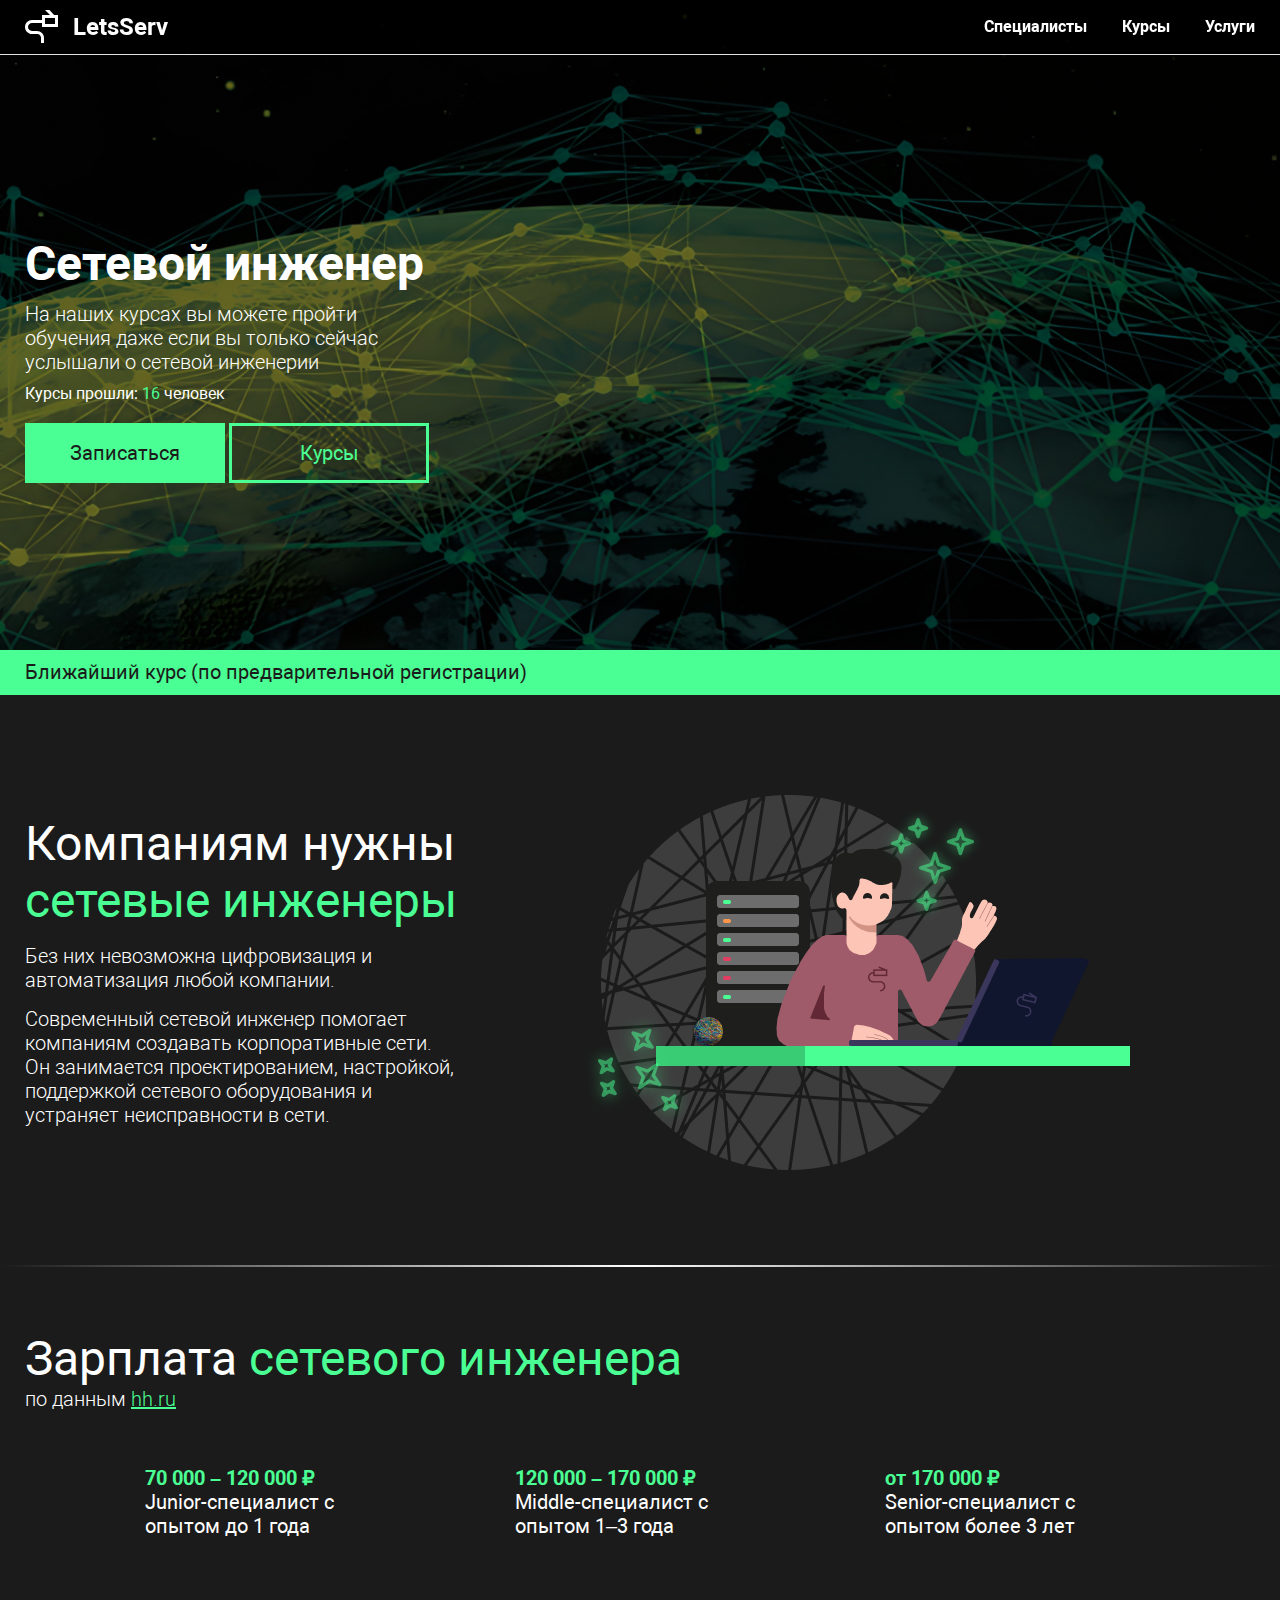
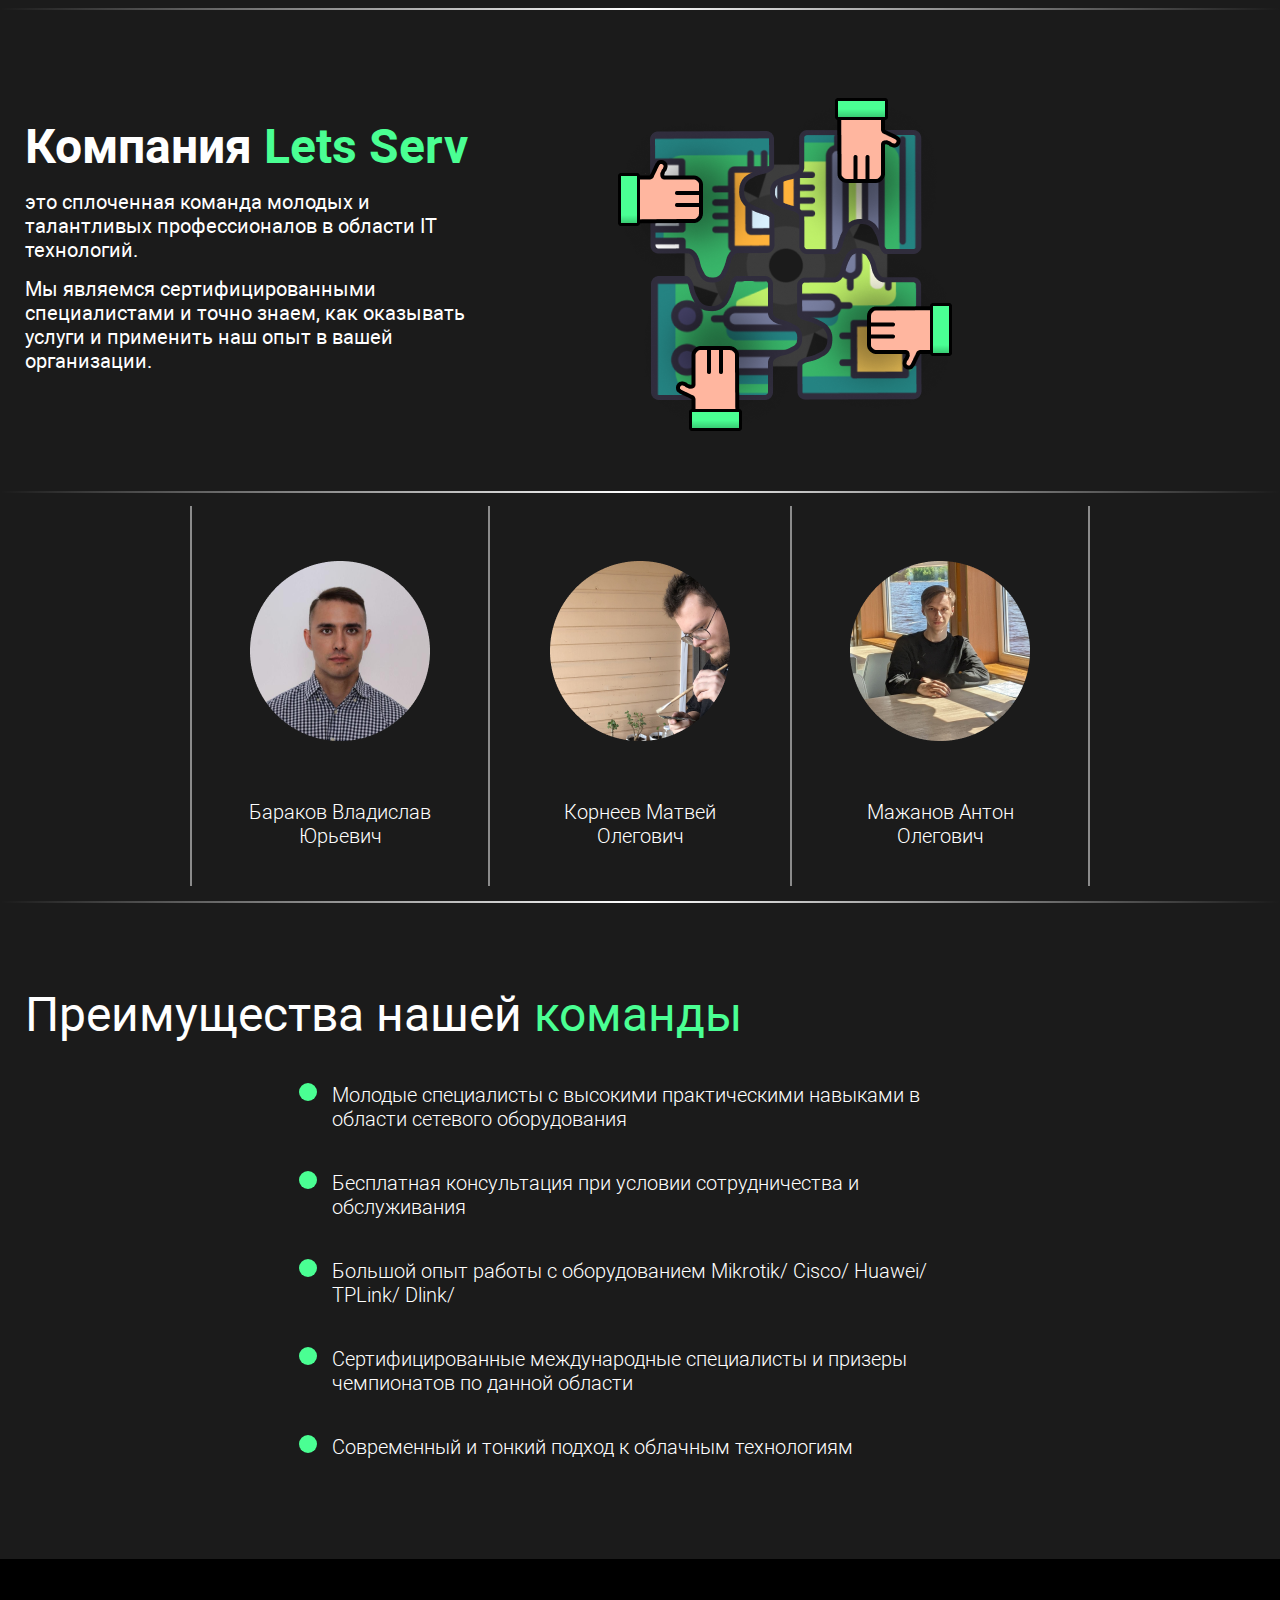
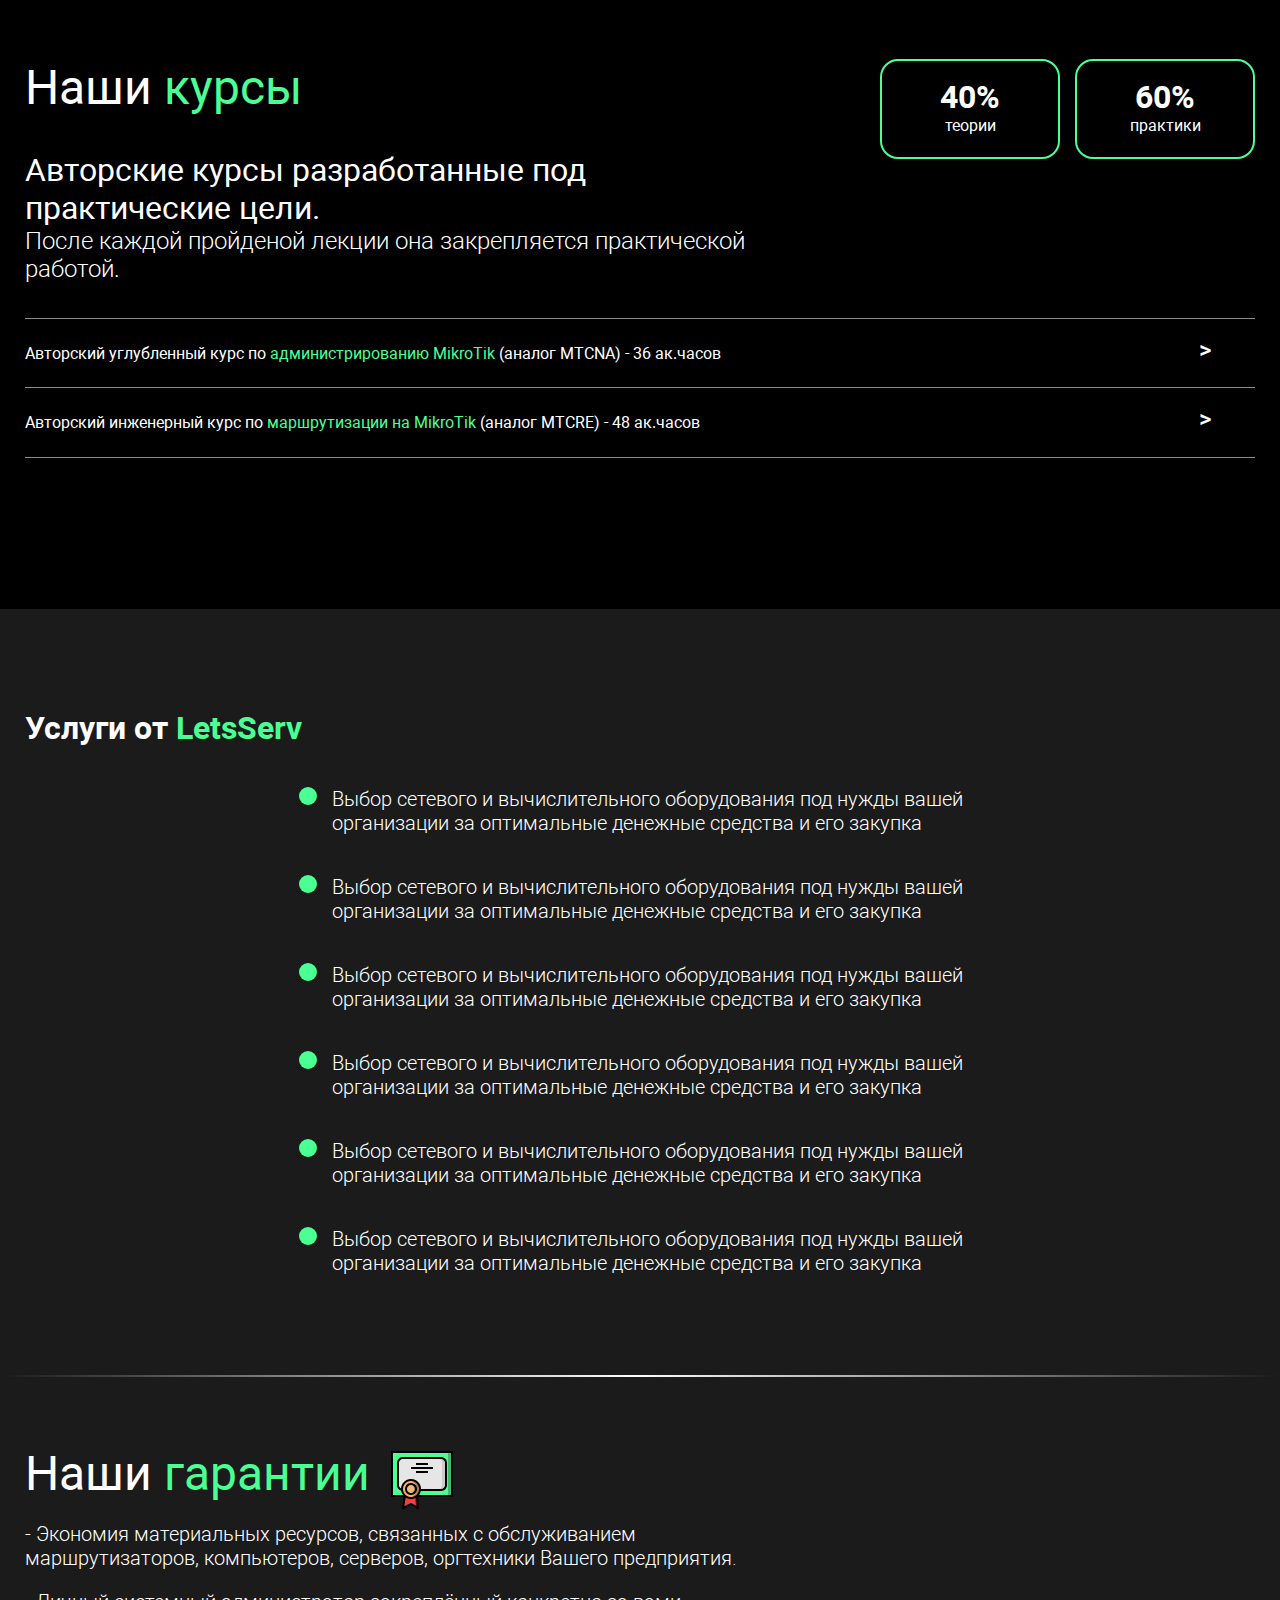
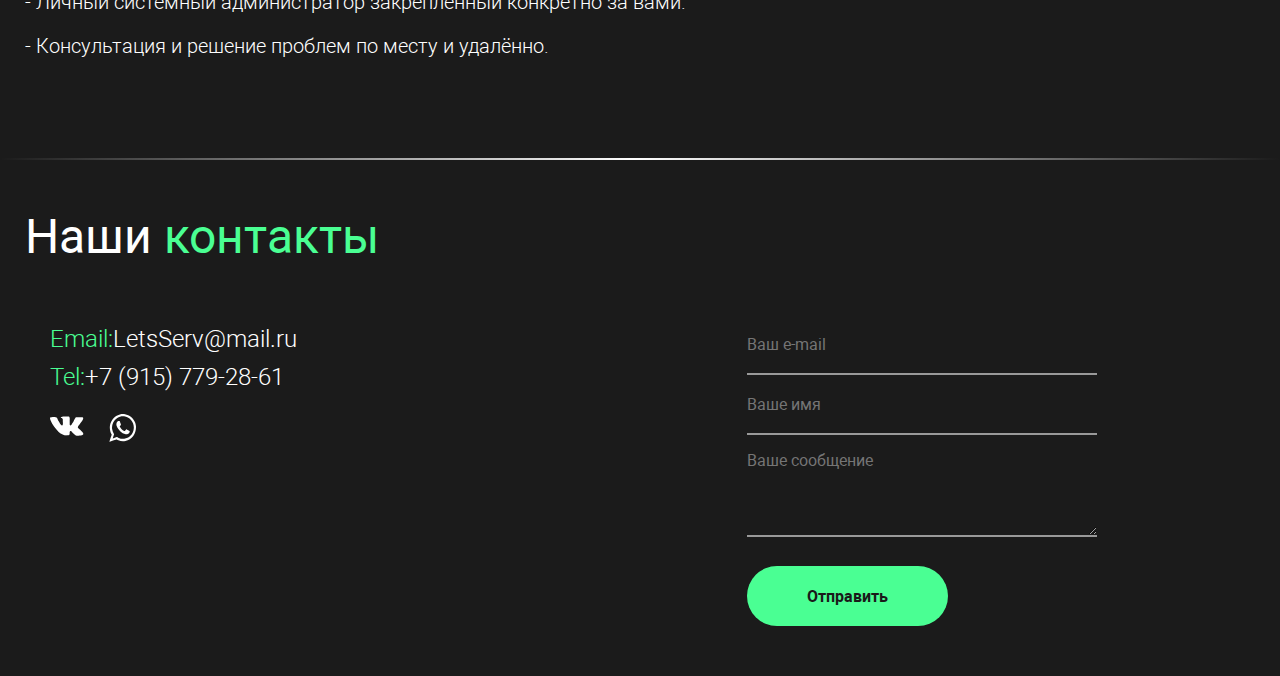
==== commit 7ba08a45: "first commit16" ====
--- a/index.html
+++ b/index.html
@@ -341,7 +341,7 @@
                         </div>
                     </div>
                 </div>
-                <div class="container__none container container_services">
+                <div class="container container_services">
                     <h1>Услуги от <span>LetsServ</span></h1>
                     <div class="wrapper_services">
                         <div class="text_services">
@@ -394,14 +394,14 @@
                         </div>
                     </div>
                 </div>
-                <div class="container__none container container_guarantees">
+                <div class="container container_guarantees">
                     <h1>Наши <span>гарантии</span> <img src="assets/source/iso/3700477-certificate-certified-contract-diploma-guarantee-patent-qualification_108739 2.png" alt=""></h1>
                     <p>- Экономия материальных ресурсов, связанных с обслуживанием маршрутизаторов, компьютеров, серверов, оргтехники Вашего предприятия.</p>
                     <p>- Личный системный администратор закреплённый конкретно за вами.</p>
                     <p>- Консультация и решение проблем по месту и удалённо.</p>
                 </div>
             </main>
-            <footer class="container__none container container_footer" id="footer">
+            <footer class="container container_footer" id="footer">
                 <h1>Наши <span>контакты</span></h1>
                 <div class="s-footer">
                     <div>
@@ -421,7 +421,7 @@
                             </a>                      
                         </div>
                     </div>
-                    <form id="form469870440" name='form469870440' role="form" action="mail.php" method="post" data-formactiontype="2" data-inputbox=".t-input-group" class="t-form js-form-proccess t-form_inputs-total_3 t-form_bbonly " data-success-callback="t718_onSuccess" style="width: 350px;">
+                    <form id="form469870440" name='form469870440' role="form" action="mail.php" method="post" data-formactiontype="2" data-inputbox=".t-input-group" class="t-form js-form-proccess t-form_inputs-total_3 t-form_bbonly " data-success-callback="t718_onSuccess">
                         <input type="hidden" name="formservices[]" value="a1f70d7427d5981420e4e065a7d87f1b" class="js-formaction-services">
                         <div class="js-successbox t-form__successbox t-text t-text_md" style="display:none;"></div>
                         <div class="t-form__inputsbox">
--- a/assets/css/main.css
+++ b/assets/css/main.css
@@ -228,7 +228,7 @@
 
 .container
 {
-    min-width: 320px;
+    min-width: 200px;
     max-width: 1400px;
     width: 100%;
 }
@@ -690,7 +690,9 @@
 .container_services
 {
     margin: 0 auto;
-    margin-top: 170px;
+    margin-top: 100px;
+    padding-left: 25px;
+    padding-right: 25px;
 }
 
 .container_services::after
@@ -700,7 +702,9 @@
     transform: translate(-50%);
     margin-top: 100px;
     content: '';
-    width: 1728px;
+    min-width: 100px;
+    max-width: 1728px;
+    width: 100%;
     height: 2px;
     background: linear-gradient(90deg, rgba(255, 255, 255, 0) 0.01%, #FFFFFF 49.48%, rgba(255, 255, 255, 0) 100%);
 }
@@ -735,6 +739,8 @@
 {
     margin: 0 auto;
     margin-top: 170px;
+    padding-left: 25px;
+    padding-right: 25px;
 }
 
 .container_guarantees::after
@@ -744,7 +750,9 @@
     transform: translate(-50%);
     margin-top: 100px;
     content: '';
-    width: 1728px;
+    min-width: 100px;
+    max-width: 1728px;
+    width: 100%;
     height: 2px;
     background: linear-gradient(90deg, rgba(255, 255, 255, 0) 0.01%, #FFFFFF 49.48%, rgba(255, 255, 255, 0) 100%);
 }
@@ -753,6 +761,8 @@
 {
     font-size: 48px;
     font-weight: 400;
+    max-width: 350px;
+    width: 100%;
 }
 .container_guarantees > h1 > img
 {
@@ -766,7 +776,8 @@
     font-size: 20px;
     font-weight: 300;
     margin-top: 20px;
-    width: 750px;
+    max-width: 750px;
+    width: 100%;
 }
 
 /*/////////////////////////*/
@@ -895,6 +906,8 @@
     white-space: pre-wrap;
     word-wrap: break-word;
     text-align: justify;
+    margin-left: 25px;
+    margin-right: 25px;
 }
 
 /*//////////////////////////////////////*/
@@ -902,6 +915,8 @@
 .container_footer
 {
     margin-top: 150px;
+    padding-left: 25px;
+    padding-right: 25px;
 }
 
 .container_footer > h1
@@ -952,7 +967,9 @@
     transform: translate(-50%);
     margin-top: 50px;
     content: '';
-    width: 1728px;
+    min-width: 100px;
+    max-width: 1728px;
+    width: 100%;
     height: 2px;
     background: linear-gradient(90deg, rgba(255, 255, 255, 0) 0.01%, #FFFFFF 49.48%, rgba(255, 255, 255, 0) 100%);
 }
@@ -964,7 +981,9 @@
     transform: translate(-50%);
     margin-top: -535px;
     content: '';
-    width: 1728px;
+    min-width: 100px;
+    max-width: 1728px;
+    width: 100%;
     height: 2px;
     background: linear-gradient(90deg, rgba(255, 255, 255, 0) 0.01%, #FFFFFF 49.48%, rgba(255, 255, 255, 0) 100%);
 }
@@ -972,4 +991,11 @@
 .container__none
 {
     display: none;
+}
+
+form 
+{
+    min-width: 0px;
+    max-width: 350px;
+    width: 90%;
 }--- a/assets/css/adaptive.css
+++ b/assets/css/adaptive.css
@@ -17,12 +17,21 @@
     {
         grid-template-columns: 1fr;
     }
+    .wrapper_services
+    {
+        grid-template-columns: 1fr;
+    }
     .text_advantages
     {
         justify-content: center;
     }
     .text_advantages > p 
     {
+        min-width: 0px;
+        max-width: 650px;
+        width: 100%;
+    }
+    .text_services > p {
         min-width: 0px;
         max-width: 650px;
         width: 100%;
@@ -34,6 +43,13 @@
         max-width: 2000px;
         width: 100%;
     }
+    .s-footer > form
+    {
+        margin-left: 450px;
+    }
+    .text_services {
+        justify-content: center;
+    }
     
 }
 
@@ -80,6 +96,10 @@
     .secret__container_courses-active
     {
         grid-template-columns: 1fr 1fr ;
+    }
+    .s-footer > form
+    {
+        margin-left: 300px;
     }
 }
 
@@ -134,6 +154,10 @@
     .container_person::before
     {
         margin-top: 1150px;
+    }
+    .s-footer > form
+    {
+        margin-left: 150px;
     }
 }
 
@@ -194,6 +218,17 @@
         margin: 0 auto;
         margin-top: 40px;
     }
+    .s-footer
+    {
+        display: grid;
+        justify-content: center;
+        margin-left: -25px;
+    }
+    .s-footer > form
+    {
+        margin-left: 25px;
+        margin-top: 50px;
+    }
 }
 
 @media (max-width: 650px) {
@@ -284,6 +319,11 @@
         font-size: 32px;
         font-weight: 300;
     }
+    .container_services > h1
+    {
+        font-size: 32px;
+        font-weight: 300;
+    }
     .text_advantages > p 
     {
         font-size: 16px;
@@ -303,8 +343,39 @@
         font-size: 20px;
         padding-left: 40px;
     }
-}
-
+    .container_guarantees > h1 
+    {
+        font-size: 32px;
+        font-weight: 300;
+    }
+    .container_guarantees > h1 > img
+    {
+        position: absolute;
+        margin-top: 3px;
+        margin-left: 5px;
+        padding-right: 15px;
+        width: 60px;
+    }    
+
+    .container_guarantees > p 
+    {
+        font-size: 16px;
+    }
+
+    .container_footer > h1
+    {
+        font-size: 32px; 
+        font-weight: 300;
+    }
+    .s-footer > div > p 
+    {
+        font-size: 16px; 
+    }
+    .s-svg_footer > a > svg 
+    {
+        width: 25px;
+    }
+}
 
 @media (max-width: 425px) {
     /* когда курсы */
@@ -320,6 +391,14 @@
     {
         margin-top: 10px;
     }
+    .s-footer > form
+    {
+
+    }
+    .t-input_bbonly
+    {
+        width: 280px;
+    }
 }
 
 @media (max-width: 375px) {
